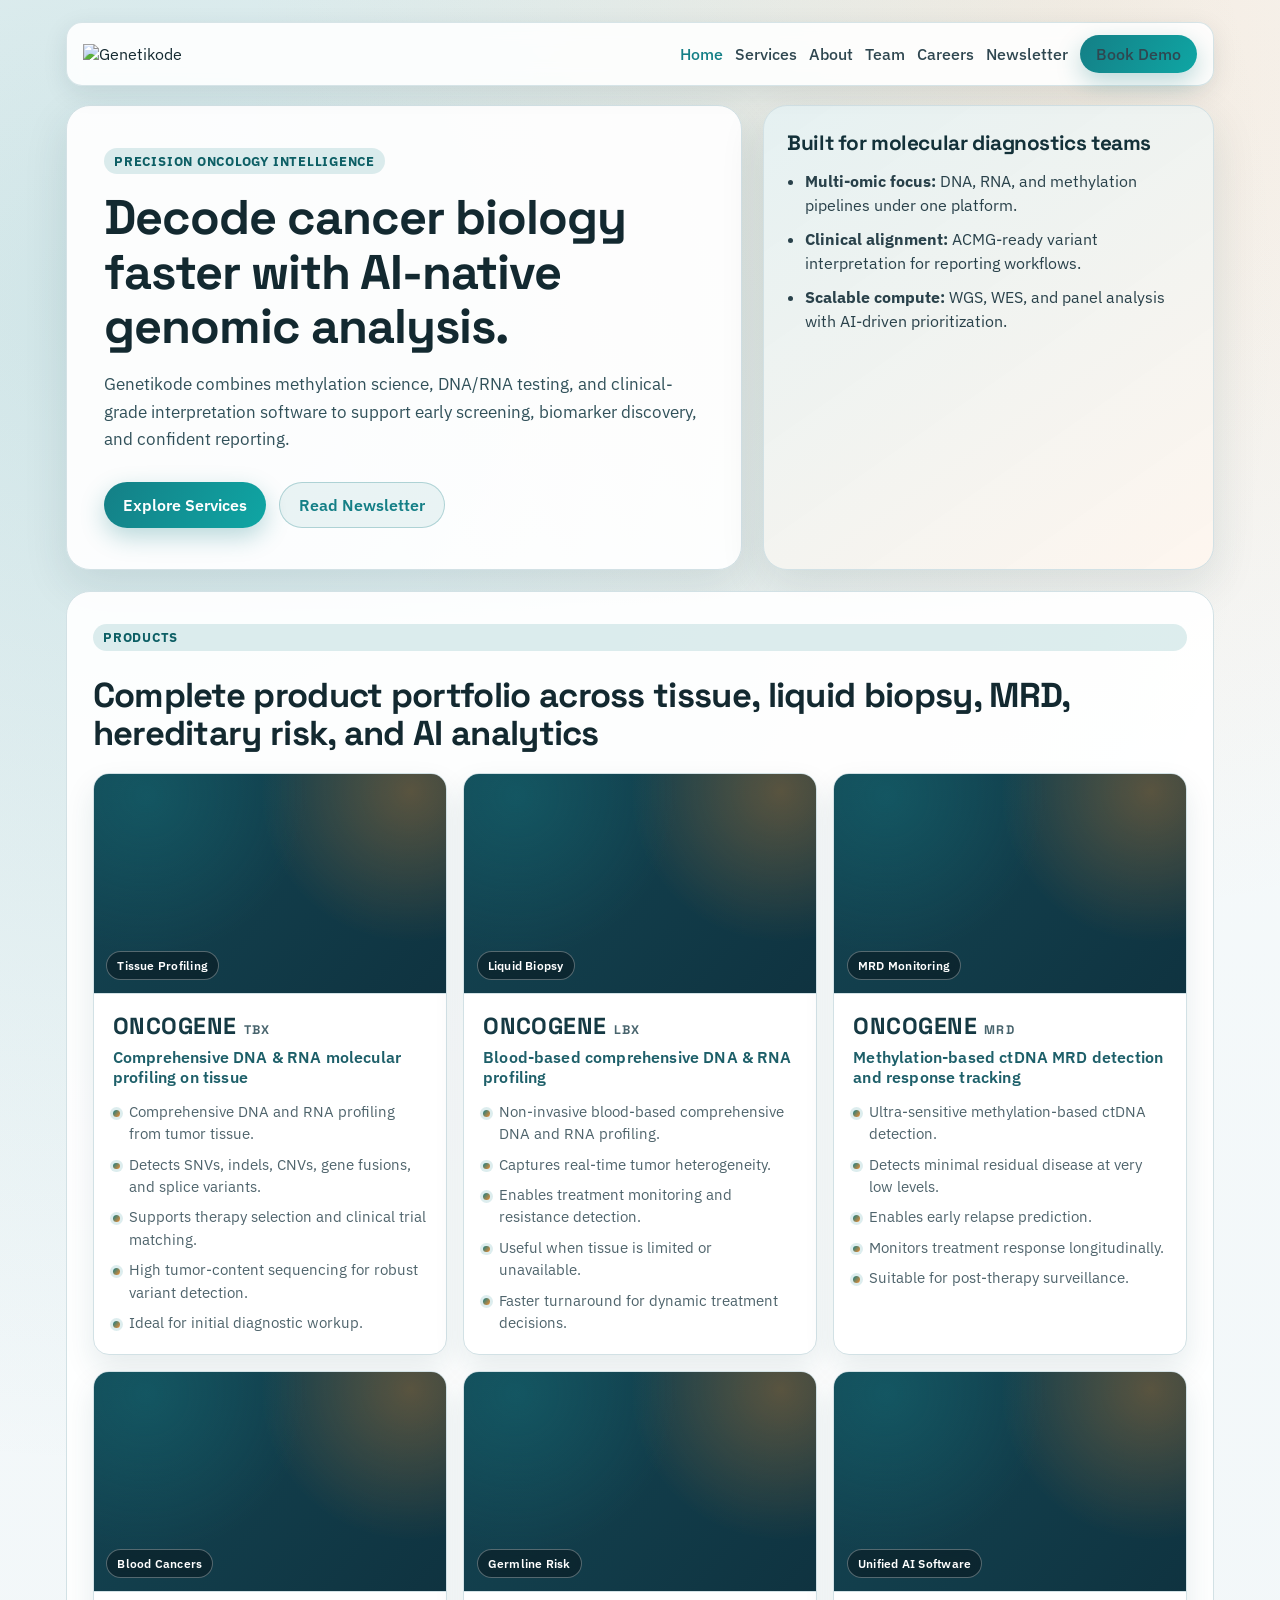
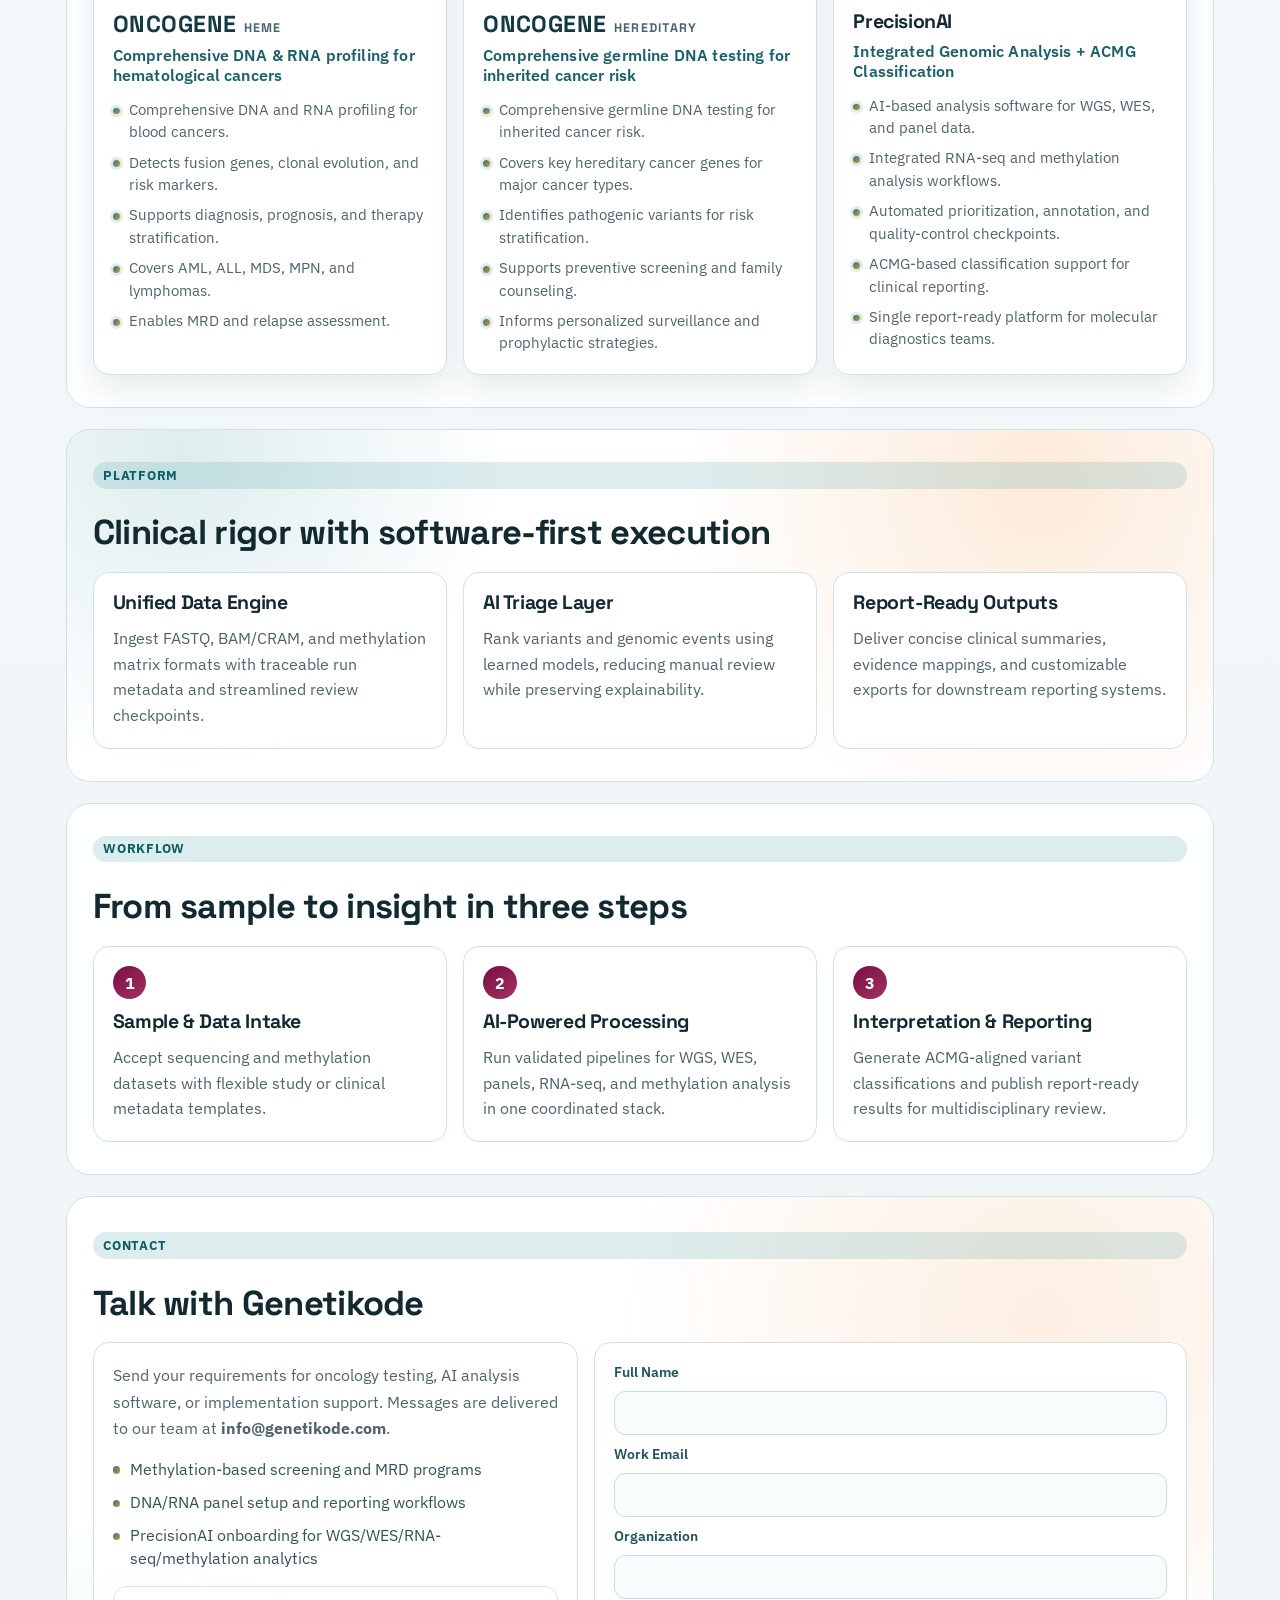
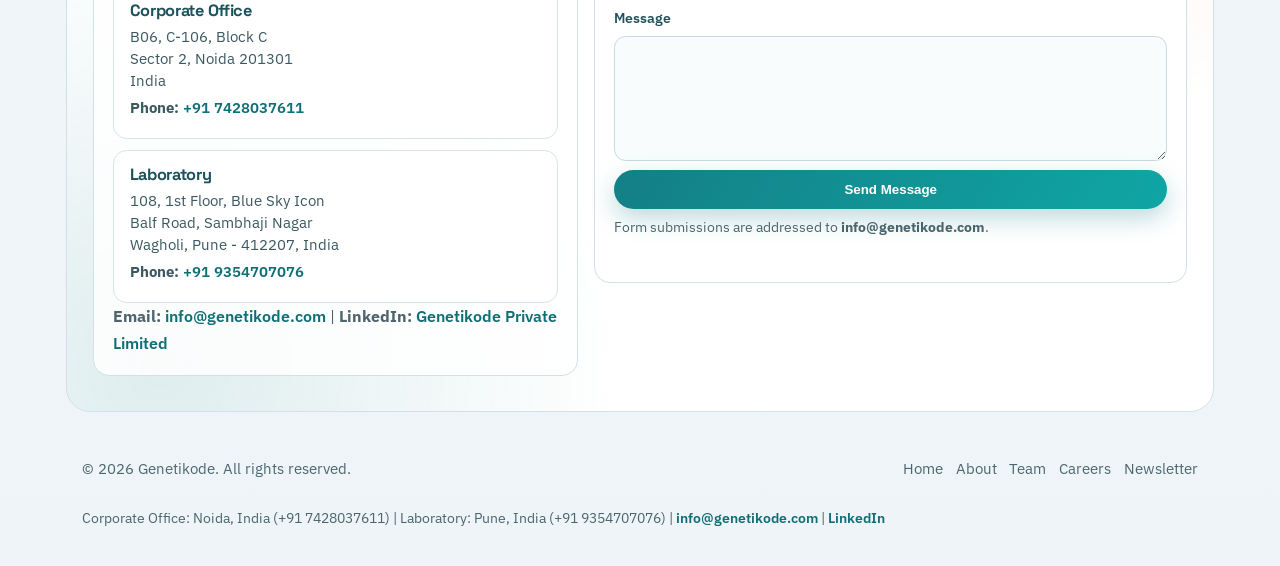
==== index.html @ 656507ae "Add files via upload" ====
<!doctype html>
<html lang="en">
<head>
  <meta charset="utf-8">
  <meta name="viewport" content="width=device-width, initial-scale=1">
  <title>Genetikode | Precision Genomics for Cancer Care</title>
  <meta name="description" content="Genetikode delivers methylation-based cancer screening, DNA/RNA cancer panels, and AI-powered genomic analysis for clinical and translational teams.">
  <link rel="preconnect" href="https://fonts.googleapis.com">
  <link rel="preconnect" href="https://fonts.gstatic.com" crossorigin>
  <link href="https://fonts.googleapis.com/css2?family=IBM+Plex+Sans:wght@400;500;600;700&family=Space+Grotesk:wght@500;600;700&display=swap" rel="stylesheet">
  <link rel="stylesheet" href="styles.css">
</head>
<body>
  <div class="site-shell">
    <header class="site-header">
      <a href="index.html" class="brand" aria-label="Genetikode home">
        <img src="assets/genetikode-logo.png" alt="Genetikode" class="brand-logo">
        <span class="brand-fallback">genetikode</span>
      </a>
      <button class="menu-toggle" aria-expanded="false" aria-controls="primary-nav">Menu</button>
      <nav id="primary-nav" class="nav-links">
        <a href="index.html" aria-current="page">Home</a>
        <a href="#services">Services</a>
        <a href="about.html">About</a>
        <a href="team.html">Team</a>
        <a href="careers.html">Careers</a>
        <a href="newsletter.html">Newsletter</a>
        <a href="#contact" class="button button-sm">Book Demo</a>
      </nav>
    </header>

    <main>
      <section class="hero">
        <div class="hero-copy">
          <p class="eyebrow">Precision Oncology Intelligence</p>
          <h1>Decode cancer biology faster with AI-native genomic analysis.</h1>
          <p class="lede">
            Genetikode combines methylation science, DNA/RNA testing, and clinical-grade interpretation software
            to support early screening, biomarker discovery, and confident reporting.
          </p>
          <div class="hero-actions">
            <a class="button" href="#services">Explore Services</a>
            <a class="button button-ghost" href="newsletter.html">Read Newsletter</a>
          </div>
        </div>
        <aside class="hero-panel">
          <h2>Built for molecular diagnostics teams</h2>
          <ul>
            <li><strong>Multi-omic focus:</strong> DNA, RNA, and methylation pipelines under one platform.</li>
            <li><strong>Clinical alignment:</strong> ACMG-ready variant interpretation for reporting workflows.</li>
            <li><strong>Scalable compute:</strong> WGS, WES, and panel analysis with AI-driven prioritization.</li>
          </ul>
        </aside>
      </section>

      <section id="services" class="section reveal">
        <div class="section-head">
          <p class="eyebrow">Products</p>
          <h2>Complete product portfolio across tissue, liquid biopsy, MRD, hereditary risk, and AI analytics</h2>
        </div>
        <div class="products-grid">
          <article class="product-card">
            <figure class="product-media-wrap">
              <img src="assets/thumb-oncogene-tbx.svg" alt="OncoGene TBX thumbnail" class="product-media" loading="lazy">
              <span class="media-badge">Tissue Profiling</span>
            </figure>
            <div class="product-copy">
              <h3 class="product-title"><span class="product-brand">ONCOGENE</span> <span class="product-variant">TBX</span></h3>
              <p class="product-subtitle">Comprehensive DNA &amp; RNA molecular profiling on tissue</p>
              <ul class="product-details">
                <li>Comprehensive DNA and RNA profiling from tumor tissue.</li>
                <li>Detects SNVs, indels, CNVs, gene fusions, and splice variants.</li>
                <li>Supports therapy selection and clinical trial matching.</li>
                <li>High tumor-content sequencing for robust variant detection.</li>
                <li>Ideal for initial diagnostic workup.</li>
              </ul>
            </div>
          </article>
          <article class="product-card">
            <figure class="product-media-wrap">
              <img src="assets/thumb-oncogene-lbx.svg" alt="OncoGene LBX thumbnail" class="product-media" loading="lazy">
              <span class="media-badge">Liquid Biopsy</span>
            </figure>
            <div class="product-copy">
              <h3 class="product-title"><span class="product-brand">ONCOGENE</span> <span class="product-variant">LBX</span></h3>
              <p class="product-subtitle">Blood-based comprehensive DNA &amp; RNA profiling</p>
              <ul class="product-details">
                <li>Non-invasive blood-based comprehensive DNA and RNA profiling.</li>
                <li>Captures real-time tumor heterogeneity.</li>
                <li>Enables treatment monitoring and resistance detection.</li>
                <li>Useful when tissue is limited or unavailable.</li>
                <li>Faster turnaround for dynamic treatment decisions.</li>
              </ul>
            </div>
          </article>
          <article class="product-card">
            <figure class="product-media-wrap">
              <img src="assets/thumb-oncogene-mrd.svg" alt="OncoGene MRD thumbnail" class="product-media" loading="lazy">
              <span class="media-badge">MRD Monitoring</span>
            </figure>
            <div class="product-copy">
              <h3 class="product-title"><span class="product-brand">ONCOGENE</span> <span class="product-variant">MRD</span></h3>
              <p class="product-subtitle">Methylation-based ctDNA MRD detection and response tracking</p>
              <ul class="product-details">
                <li>Ultra-sensitive methylation-based ctDNA detection.</li>
                <li>Detects minimal residual disease at very low levels.</li>
                <li>Enables early relapse prediction.</li>
                <li>Monitors treatment response longitudinally.</li>
                <li>Suitable for post-therapy surveillance.</li>
              </ul>
            </div>
          </article>
          <article class="product-card">
            <figure class="product-media-wrap">
              <img src="assets/thumb-oncogene-heme.svg" alt="OncoGene Heme thumbnail" class="product-media" loading="lazy">
              <span class="media-badge">Blood Cancers</span>
            </figure>
            <div class="product-copy">
              <h3 class="product-title"><span class="product-brand">ONCOGENE</span> <span class="product-variant">HEME</span></h3>
              <p class="product-subtitle">Comprehensive DNA &amp; RNA profiling for hematological cancers</p>
              <ul class="product-details">
                <li>Comprehensive DNA and RNA profiling for blood cancers.</li>
                <li>Detects fusion genes, clonal evolution, and risk markers.</li>
                <li>Supports diagnosis, prognosis, and therapy stratification.</li>
                <li>Covers AML, ALL, MDS, MPN, and lymphomas.</li>
                <li>Enables MRD and relapse assessment.</li>
              </ul>
            </div>
          </article>
          <article class="product-card">
            <figure class="product-media-wrap">
              <img src="assets/thumb-oncogene-hereditary.svg" alt="OncoGene Hereditary thumbnail" class="product-media" loading="lazy">
              <span class="media-badge">Germline Risk</span>
            </figure>
            <div class="product-copy">
              <h3 class="product-title"><span class="product-brand">ONCOGENE</span> <span class="product-variant">HEREDITARY</span></h3>
              <p class="product-subtitle">Comprehensive germline DNA testing for inherited cancer risk</p>
              <ul class="product-details">
                <li>Comprehensive germline DNA testing for inherited cancer risk.</li>
                <li>Covers key hereditary cancer genes for major cancer types.</li>
                <li>Identifies pathogenic variants for risk stratification.</li>
                <li>Supports preventive screening and family counseling.</li>
                <li>Informs personalized surveillance and prophylactic strategies.</li>
              </ul>
            </div>
          </article>
          <article class="product-card">
            <figure class="product-media-wrap">
              <img src="assets/precisionai.svg" alt="PrecisionAI unified analysis platform visual" class="product-media" loading="lazy">
              <span class="media-badge">Unified AI Software</span>
            </figure>
            <div class="product-copy">
              <h3>PrecisionAI</h3>
              <p class="product-subtitle">Integrated Genomic Analysis + ACMG Classification</p>
              <ul class="product-details">
                <li>AI-based analysis software for WGS, WES, and panel data.</li>
                <li>Integrated RNA-seq and methylation analysis workflows.</li>
                <li>Automated prioritization, annotation, and quality-control checkpoints.</li>
                <li>ACMG-based classification support for clinical reporting.</li>
                <li>Single report-ready platform for molecular diagnostics teams.</li>
              </ul>
            </div>
          </article>
        </div>
      </section>

      <section id="platform" class="section section-accent reveal">
        <div class="section-head">
          <p class="eyebrow">Platform</p>
          <h2>Clinical rigor with software-first execution</h2>
        </div>
        <div class="platform-columns">
          <div class="platform-card">
            <h3>Unified Data Engine</h3>
            <p>Ingest FASTQ, BAM/CRAM, and methylation matrix formats with traceable run metadata and streamlined review checkpoints.</p>
          </div>
          <div class="platform-card">
            <h3>AI Triage Layer</h3>
            <p>Rank variants and genomic events using learned models, reducing manual review while preserving explainability.</p>
          </div>
          <div class="platform-card">
            <h3>Report-Ready Outputs</h3>
            <p>Deliver concise clinical summaries, evidence mappings, and customizable exports for downstream reporting systems.</p>
          </div>
        </div>
      </section>

      <section id="workflow" class="section reveal">
        <div class="section-head">
          <p class="eyebrow">Workflow</p>
          <h2>From sample to insight in three steps</h2>
        </div>
        <div class="workflow-grid">
          <article class="workflow-step">
            <span>1</span>
            <h3>Sample &amp; Data Intake</h3>
            <p>Accept sequencing and methylation datasets with flexible study or clinical metadata templates.</p>
          </article>
          <article class="workflow-step">
            <span>2</span>
            <h3>AI-Powered Processing</h3>
            <p>Run validated pipelines for WGS, WES, panels, RNA-seq, and methylation analysis in one coordinated stack.</p>
          </article>
          <article class="workflow-step">
            <span>3</span>
            <h3>Interpretation &amp; Reporting</h3>
            <p>Generate ACMG-aligned variant classifications and publish report-ready results for multidisciplinary review.</p>
          </article>
        </div>
      </section>

      <section id="contact" class="section contact-section reveal">
        <div class="section-head">
          <p class="eyebrow">Contact</p>
          <h2>Talk with Genetikode</h2>
        </div>
        <div class="contact-layout">
          <div class="contact-copy">
            <p>
              Send your requirements for oncology testing, AI analysis software, or implementation support.
              Messages are delivered to our team at <strong>info@genetikode.com</strong>.
            </p>
            <ul class="contact-points">
              <li>Methylation-based screening and MRD programs</li>
              <li>DNA/RNA panel setup and reporting workflows</li>
              <li>PrecisionAI onboarding for WGS/WES/RNA-seq/methylation analytics</li>
            </ul>
            <div class="address-grid">
              <article class="address-card">
                <h3>Corporate Office</h3>
                <p>B06, C-106, Block C<br>Sector 2, Noida 201301<br>India</p>
                <p><strong>Phone:</strong> <a href="tel:+917428037611">+91 7428037611</a></p>
              </article>
              <article class="address-card">
                <h3>Laboratory</h3>
                <p>108, 1st Floor, Blue Sky Icon<br>Balf Road, Sambhaji Nagar<br>Wagholi, Pune - 412207, India</p>
                <p><strong>Phone:</strong> <a href="tel:+919354707076">+91 9354707076</a></p>
              </article>
            </div>
            <p class="contact-email-line">
              <strong>Email:</strong> <a href="mailto:info@genetikode.com">info@genetikode.com</a>
              | <strong>LinkedIn:</strong> <a href="https://www.linkedin.com/company/genetikode-private-limited/?viewAsMember=true" target="_blank" rel="noopener noreferrer">Genetikode Private Limited</a>
            </p>
          </div>
          <form id="contact-form" class="contact-form" action="mailto:info@genetikode.com" method="post" enctype="text/plain">
            <label for="contact-name">Full Name</label>
            <input id="contact-name" name="name" type="text" autocomplete="name" required>

            <label for="contact-email">Work Email</label>
            <input id="contact-email" name="email" type="email" autocomplete="email" required>

            <label for="contact-organization">Organization</label>
            <input id="contact-organization" name="organization" type="text" autocomplete="organization">

            <label for="contact-message">Message</label>
            <textarea id="contact-message" name="message" rows="5" required></textarea>

            <button class="button" type="submit">Send Message</button>
            <p class="form-note">Form submissions are addressed to <strong>info@genetikode.com</strong>.</p>
            <p class="form-status" aria-live="polite"></p>
          </form>
        </div>
      </section>
    </main>

    <footer class="site-footer">
      <p>© <span id="year"></span> Genetikode. All rights reserved.</p>
      <div class="footer-links">
        <a href="index.html">Home</a>
        <a href="about.html">About</a>
        <a href="team.html">Team</a>
        <a href="careers.html">Careers</a>
        <a href="newsletter.html">Newsletter</a>
      </div>
      <p class="footer-contact-line">Corporate Office: Noida, India (+91 7428037611) | Laboratory: Pune, India (+91 9354707076) | <a href="mailto:info@genetikode.com">info@genetikode.com</a> | <a href="https://www.linkedin.com/company/genetikode-private-limited/?viewAsMember=true" target="_blank" rel="noopener noreferrer">LinkedIn</a></p>
    </footer>
  </div>
  <script src="script.js"></script>
</body>
</html>
---- styles.css ----
:root {
  --bg: #f3f7f8;
  --surface: #ffffff;
  --surface-alt: #e9f3f5;
  --ink: #132930;
  --muted: #4f646c;
  --line: #d2e1e5;
  --teal: #147f86;
  --orange: #f08a2f;
  --berry: #7a0f42;
  --radius-lg: 1.5rem;
  --radius-md: 1rem;
  --shadow: 0 15px 45px rgba(21, 57, 68, 0.11);
}

*,
*::before,
*::after {
  box-sizing: border-box;
}

html,
body {
  margin: 0;
  padding: 0;
}

body {
  font-family: "IBM Plex Sans", -apple-system, BlinkMacSystemFont, "Segoe UI", sans-serif;
  color: var(--ink);
  background:
    radial-gradient(circle at 9% 8%, rgba(20, 127, 134, 0.17), transparent 32%),
    radial-gradient(circle at 85% 2%, rgba(240, 138, 47, 0.12), transparent 22%),
    linear-gradient(180deg, #f6fafb 0%, #eef4f7 100%);
  min-height: 100vh;
}

a {
  color: inherit;
  text-decoration: none;
}

.site-shell {
  max-width: 1180px;
  margin: 0 auto;
  padding: 1.4rem 1rem 2.2rem;
}

.site-header {
  position: sticky;
  top: 0.8rem;
  z-index: 20;
  display: flex;
  align-items: center;
  justify-content: space-between;
  gap: 1rem;
  padding: 0.75rem 1rem;
  border: 1px solid rgba(210, 225, 229, 0.9);
  border-radius: 1rem;
  background: rgba(255, 255, 255, 0.88);
  box-shadow: 0 7px 24px rgba(20, 52, 61, 0.1);
  backdrop-filter: blur(10px);
}

.brand {
  display: inline-flex;
  align-items: center;
  gap: 0.5rem;
}

.brand-logo {
  width: min(220px, 45vw);
  height: auto;
}

.brand-fallback {
  display: none;
  font-family: "Space Grotesk", sans-serif;
  font-size: 1.4rem;
  font-weight: 700;
  letter-spacing: 0.02em;
  color: var(--berry);
}

.brand-logo[src=""],
.brand-logo:not([src]) {
  display: none;
}

.menu-toggle {
  display: none;
  border: 1px solid var(--line);
  border-radius: 999px;
  padding: 0.45rem 0.9rem;
  font: inherit;
  color: var(--ink);
  background: #ffffff;
  cursor: pointer;
}

.nav-links {
  display: flex;
  align-items: center;
  gap: 0.75rem;
}

.nav-links a {
  font-weight: 500;
  color: #2f4750;
}

.nav-links a[aria-current="page"] {
  color: var(--teal);
}

.button {
  display: inline-flex;
  align-items: center;
  justify-content: center;
  border: 0;
  border-radius: 999px;
  padding: 0.75rem 1.2rem;
  font-weight: 600;
  color: #ffffff;
  background: linear-gradient(120deg, var(--teal), #0fa6a4);
  box-shadow: 0 9px 25px rgba(20, 127, 134, 0.29);
  transition: transform 0.18s ease, box-shadow 0.18s ease;
}

.button:hover {
  transform: translateY(-2px);
  box-shadow: 0 13px 28px rgba(20, 127, 134, 0.34);
}

.button-sm {
  padding: 0.55rem 1rem;
}

.button-ghost {
  color: var(--teal);
  border: 1px solid rgba(20, 127, 134, 0.28);
  background: rgba(20, 127, 134, 0.08);
  box-shadow: none;
}

.hero {
  display: grid;
  grid-template-columns: 1.2fr 0.8fr;
  gap: 1.3rem;
  margin-top: 1.2rem;
}

.hero-copy,
.hero-panel,
.featured-post {
  border: 1px solid var(--line);
  border-radius: var(--radius-lg);
  background: rgba(255, 255, 255, 0.93);
  box-shadow: var(--shadow);
}

.hero-copy {
  padding: 2.6rem 2.3rem;
}

.hero-copy > * {
  animation: slideUp 0.55s ease both;
}

.hero-copy > *:nth-child(2) {
  animation-delay: 0.08s;
}

.hero-copy > *:nth-child(3) {
  animation-delay: 0.16s;
}

.hero-copy > *:nth-child(4) {
  animation-delay: 0.24s;
}

.eyebrow {
  display: inline-flex;
  align-items: center;
  gap: 0.35rem;
  margin: 0 0 1rem;
  padding: 0.3rem 0.65rem;
  border-radius: 999px;
  color: #0d5f65;
  font-size: 0.8rem;
  font-weight: 700;
  letter-spacing: 0.06em;
  text-transform: uppercase;
  background: rgba(20, 127, 134, 0.14);
}

h1,
h2,
h3 {
  margin: 0;
  font-family: "Space Grotesk", sans-serif;
  letter-spacing: -0.02em;
  line-height: 1.12;
}

h1 {
  font-size: clamp(2rem, 3.8vw, 3.35rem);
}

h2 {
  font-size: clamp(1.45rem, 2.7vw, 2.2rem);
}

h3 {
  font-size: 1.22rem;
}

.lede {
  margin: 1.1rem 0 1.8rem;
  max-width: 62ch;
  color: #31515a;
  font-size: 1.05rem;
  line-height: 1.62;
}

.hero-actions {
  display: flex;
  flex-wrap: wrap;
  gap: 0.8rem;
}

.hero-panel {
  padding: 1.6rem 1.45rem;
  color: #133139;
  background:
    linear-gradient(145deg, rgba(20, 127, 134, 0.11), rgba(240, 138, 47, 0.08)),
    #ffffff;
}

.hero-panel h2 {
  margin-bottom: 0.85rem;
  font-size: 1.3rem;
}

.hero-panel ul {
  margin: 0;
  padding: 0 0 0 1.1rem;
}

.hero-panel li {
  margin-bottom: 0.65rem;
  color: #29414a;
  line-height: 1.5;
}

.section {
  margin-top: 1.3rem;
  padding: 2rem 1.6rem;
  border-radius: var(--radius-lg);
  border: 1px solid var(--line);
  background: rgba(255, 255, 255, 0.92);
}

.section-accent {
  background:
    radial-gradient(circle at 85% 15%, rgba(240, 138, 47, 0.18), transparent 35%),
    radial-gradient(circle at 10% 5%, rgba(20, 127, 134, 0.14), transparent 30%),
    #ffffff;
}

.section-head {
  display: grid;
  gap: 0.55rem;
  margin-bottom: 1.25rem;
}

.products-grid,
.platform-columns,
.workflow-grid,
.blog-grid {
  display: grid;
  gap: 1rem;
}

.products-grid {
  grid-template-columns: repeat(3, minmax(0, 1fr));
}

.platform-columns {
  grid-template-columns: repeat(3, minmax(0, 1fr));
}

.workflow-grid {
  grid-template-columns: repeat(3, minmax(0, 1fr));
}

.product-card,
.platform-card,
.workflow-step,
.blog-card {
  border: 1px solid var(--line);
  border-radius: var(--radius-md);
  background: #ffffff;
}

.product-card {
  overflow: hidden;
  box-shadow: 0 14px 30px rgba(20, 65, 74, 0.1);
}

.product-media-wrap {
  position: relative;
  margin: 0;
  aspect-ratio: 16 / 10;
  border-bottom: 1px solid var(--line);
  background:
    radial-gradient(circle at 15% 10%, rgba(20, 127, 134, 0.32), transparent 45%),
    radial-gradient(circle at 90% 8%, rgba(240, 138, 47, 0.32), transparent 40%),
    linear-gradient(130deg, #144553 0%, #0f3340 100%);
}

.product-media {
  width: 100%;
  height: 100%;
  padding: 0.35rem;
  object-fit: contain;
  object-position: center;
  display: block;
  background: linear-gradient(130deg, #154555 0%, #0f3340 100%);
  filter: saturate(1.02) contrast(1.03);
}

.product-media.is-hidden {
  display: none;
}

.product-media-fallback {
  display: none;
  position: absolute;
  inset: 0;
  align-items: center;
  justify-content: center;
  padding: 0.8rem;
  text-align: center;
  color: rgba(255, 255, 255, 0.9);
  font-family: "Space Grotesk", sans-serif;
  font-weight: 600;
  letter-spacing: 0.02em;
}

.product-media-fallback code {
  color: #f6f8f8;
  background: rgba(255, 255, 255, 0.18);
  border-radius: 0.35rem;
  padding: 0.1rem 0.3rem;
}

.product-media-fallback.show {
  display: flex;
}

.media-badge {
  position: absolute;
  left: 0.8rem;
  bottom: 0.8rem;
  display: inline-flex;
  padding: 0.38rem 0.62rem;
  border: 1px solid rgba(255, 255, 255, 0.3);
  border-radius: 999px;
  color: #ffffff;
  background: rgba(10, 25, 32, 0.58);
  backdrop-filter: blur(4px);
  font-size: 0.75rem;
  font-weight: 600;
  letter-spacing: 0.02em;
}

.product-copy,
.platform-card,
.workflow-step,
.blog-card {
  padding: 1.2rem;
}

.product-subtitle {
  margin: 0.5rem 0 0;
  color: #1d5f69;
  font-weight: 600;
  letter-spacing: 0.01em;
}

.product-title {
  display: flex;
  align-items: baseline;
  gap: 0.45rem;
  text-transform: uppercase;
}

.product-brand {
  font-size: 1.45rem;
  letter-spacing: 0.02em;
  color: #153943;
}

.product-variant {
  font-size: 0.78rem;
  font-weight: 700;
  letter-spacing: 0.1em;
  color: #48646d;
}

.product-details {
  list-style: none;
  margin: 0.85rem 0 0;
  padding: 0;
  display: grid;
  gap: 0.48rem;
}

.product-details li {
  position: relative;
  padding-left: 1rem;
  color: var(--muted);
  font-size: 0.94rem;
  line-height: 1.5;
}

.product-details li::before {
  content: "";
  position: absolute;
  left: 0;
  top: 0.56rem;
  width: 0.42rem;
  height: 0.42rem;
  border-radius: 999px;
  background: linear-gradient(130deg, var(--teal), var(--orange));
  box-shadow: 0 0 0 3px rgba(20, 127, 134, 0.14);
}

.product-card p:not(.product-subtitle),
.platform-card p,
.workflow-step p,
.blog-card p {
  margin: 0.75rem 0 0;
  color: var(--muted);
  line-height: 1.6;
}

.workflow-step span {
  display: inline-flex;
  align-items: center;
  justify-content: center;
  width: 2.1rem;
  height: 2.1rem;
  margin-bottom: 0.75rem;
  border-radius: 999px;
  color: #ffffff;
  font-weight: 700;
  background: linear-gradient(140deg, var(--berry), #a13163);
}

.contact-section {
  padding: 2.2rem 1.6rem;
  background:
    radial-gradient(circle at 85% 15%, rgba(240, 138, 47, 0.14), transparent 35%),
    radial-gradient(circle at 8% 95%, rgba(20, 127, 134, 0.14), transparent 35%),
    #ffffff;
}

.contact-layout {
  display: grid;
  grid-template-columns: 0.9fr 1.1fr;
  gap: 1rem;
  align-items: start;
}

.contact-copy {
  padding: 1.2rem;
  border: 1px solid var(--line);
  border-radius: var(--radius-md);
  background: rgba(255, 255, 255, 0.86);
}

.contact-copy p {
  margin: 0;
  color: var(--muted);
  line-height: 1.65;
}

.contact-points {
  margin: 1rem 0 0;
  padding: 0;
  list-style: none;
  display: grid;
  gap: 0.62rem;
}

.contact-points li {
  position: relative;
  padding-left: 1.1rem;
  color: #35525b;
  line-height: 1.45;
}

.contact-points li::before {
  content: "";
  position: absolute;
  left: 0;
  top: 0.55rem;
  width: 0.45rem;
  height: 0.45rem;
  border-radius: 999px;
  background: linear-gradient(130deg, var(--teal), var(--orange));
}

.address-grid {
  margin-top: 1rem;
  display: grid;
  gap: 0.7rem;
}

.address-card {
  padding: 0.9rem 1rem;
  border: 1px solid #d6e4e8;
  border-radius: 0.85rem;
  background: #ffffff;
}

.address-card h3 {
  font-size: 1.02rem;
  margin-bottom: 0.4rem;
  color: #1c525c;
}

.address-card p {
  margin: 0.32rem 0;
  color: #3b5961;
  line-height: 1.45;
  font-size: 0.94rem;
}

.address-card a,
.contact-email-line a {
  color: #0f6f75;
  font-weight: 600;
}

.contact-email-line {
  margin: 0.8rem 0 0;
  color: #34535b;
}

.contact-form {
  padding: 1.2rem;
  border: 1px solid var(--line);
  border-radius: var(--radius-md);
  background: #ffffff;
  display: grid;
  gap: 0.58rem;
}

.contact-form label {
  font-size: 0.9rem;
  font-weight: 600;
  color: #22525b;
}

.contact-form input,
.contact-form textarea {
  width: 100%;
  border: 1px solid #c7dbe1;
  border-radius: 0.72rem;
  padding: 0.7rem 0.78rem;
  font: inherit;
  color: var(--ink);
  background: #f8fcfd;
}

.contact-form textarea {
  resize: vertical;
}

.contact-form input:focus,
.contact-form textarea:focus {
  outline: none;
  border-color: #4ca8ae;
  box-shadow: 0 0 0 3px rgba(20, 127, 134, 0.14);
}

.form-note {
  margin: 0;
  color: #4b656d;
  font-size: 0.88rem;
}

.form-status {
  margin: 0;
  color: #155f66;
  font-size: 0.88rem;
  min-height: 1.2em;
}

.site-footer {
  display: flex;
  justify-content: space-between;
  align-items: center;
  flex-wrap: wrap;
  gap: 1rem;
  margin-top: 1rem;
  padding: 0.9rem 1rem 0.2rem;
  color: #4d676f;
  font-size: 0.95rem;
}

.footer-links {
  display: flex;
  gap: 0.8rem;
}

.footer-contact-line {
  width: 100%;
  margin: 0;
  color: #4b656d;
  font-size: 0.88rem;
}

.footer-contact-line a {
  color: #0f6f75;
  font-weight: 600;
}

.blog-hero {
  grid-template-columns: 1fr;
}

.featured-post {
  padding: 2rem;
  background:
    radial-gradient(circle at 95% 0%, rgba(20, 127, 134, 0.15), transparent 32%),
    #ffffff;
}

.featured-post p {
  margin: 0.95rem 0 0;
  color: var(--muted);
  line-height: 1.6;
}

.post-meta {
  margin: 0;
  color: #586b72;
  font-size: 0.88rem;
  font-weight: 600;
  letter-spacing: 0.03em;
}

.blog-grid {
  grid-template-columns: repeat(3, minmax(0, 1fr));
}

.page-hero {
  grid-template-columns: 1fr;
}

.people-grid,
.careers-grid {
  display: grid;
  grid-template-columns: repeat(2, minmax(0, 1fr));
  gap: 1rem;
}

.person-card {
  border: 1px solid var(--line);
  border-radius: var(--radius-md);
  padding: 1.2rem;
  background: #ffffff;
}

.person-role {
  margin: 0.6rem 0 0;
  color: #1f5f69;
  font-weight: 600;
  line-height: 1.5;
}

.person-meta {
  margin: 0.5rem 0 0;
  color: #4f656d;
  line-height: 1.5;
}

.person-card p:not(.person-role):not(.person-meta) {
  margin: 0.7rem 0 0;
  color: var(--muted);
  line-height: 1.6;
}

.career-list {
  margin: 0.8rem 0 0;
  padding-left: 1.1rem;
  color: var(--muted);
}

.career-list li {
  margin-bottom: 0.55rem;
  line-height: 1.5;
}

.career-list.ordered {
  list-style: decimal;
  padding-left: 1.25rem;
}

.career-list a {
  color: #0f6f75;
  font-weight: 600;
}

.read-more {
  display: inline-flex;
  margin-top: 1rem;
  color: var(--teal);
  font-weight: 700;
}

.read-more:hover {
  color: #10676d;
}

.reveal {
  opacity: 0;
  transform: translateY(18px);
  transition: opacity 0.5s ease, transform 0.5s ease;
}

.reveal.is-visible {
  opacity: 1;
  transform: translateY(0);
}

@keyframes slideUp {
  from {
    opacity: 0;
    transform: translateY(18px);
  }
  to {
    opacity: 1;
    transform: translateY(0);
  }
}

@media (max-width: 1040px) {
  .products-grid,
  .platform-columns,
  .workflow-grid,
  .blog-grid {
    grid-template-columns: repeat(2, minmax(0, 1fr));
  }

  .hero {
    grid-template-columns: 1fr;
  }

  .people-grid,
  .careers-grid {
    grid-template-columns: 1fr;
  }

  .contact-layout {
    grid-template-columns: 1fr;
  }
}

@media (max-width: 760px) {
  .site-shell {
    padding: 0.9rem 0.7rem 1.4rem;
  }

  .site-header {
    flex-wrap: wrap;
    top: 0.45rem;
  }

  .menu-toggle {
    display: inline-flex;
  }

  .nav-links {
    display: none;
    width: 100%;
    flex-direction: column;
    align-items: stretch;
    padding-top: 0.5rem;
    border-top: 1px solid var(--line);
  }

  .nav-links.open {
    display: flex;
  }

  .hero-copy {
    padding: 2rem 1.15rem;
  }

  .section {
    padding: 1.35rem 1rem;
  }

  .products-grid,
  .platform-columns,
  .workflow-grid,
  .blog-grid {
    grid-template-columns: 1fr;
  }

  .site-footer {
    flex-direction: column;
    align-items: flex-start;
  }
}
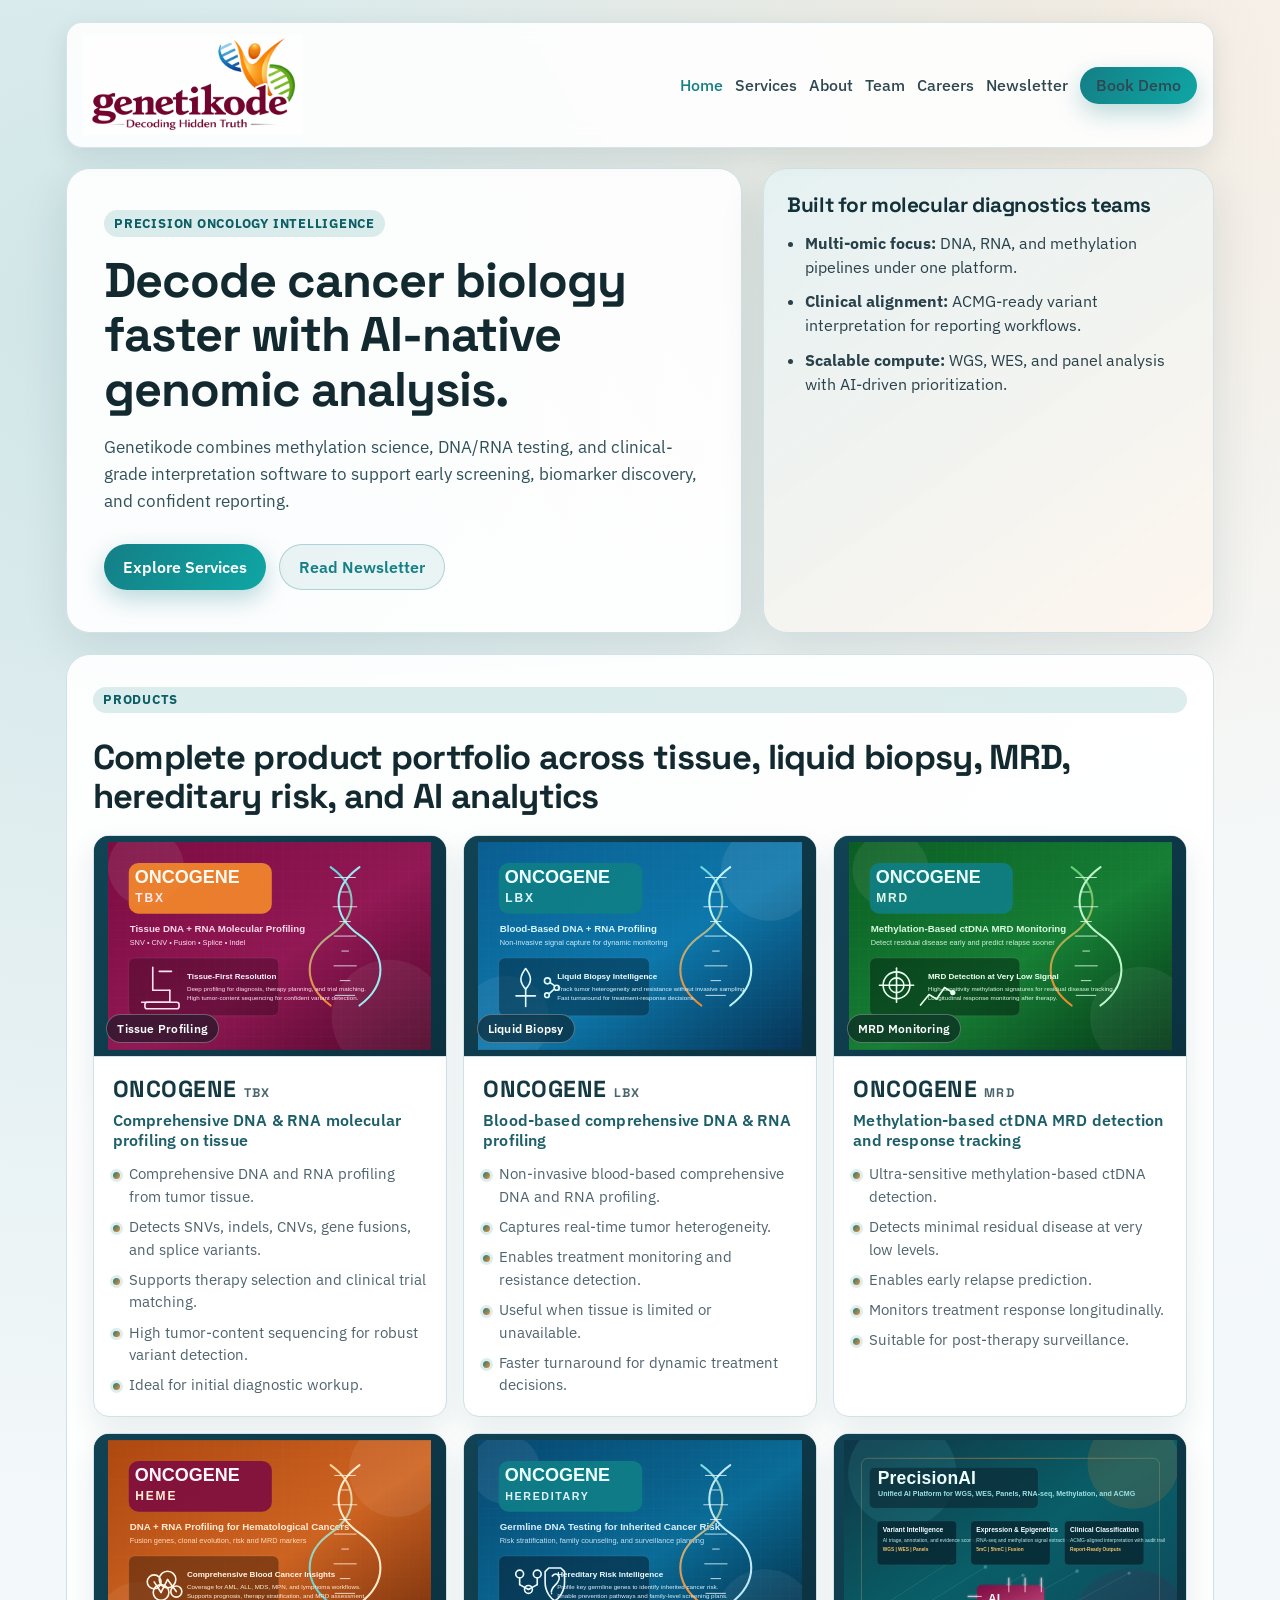
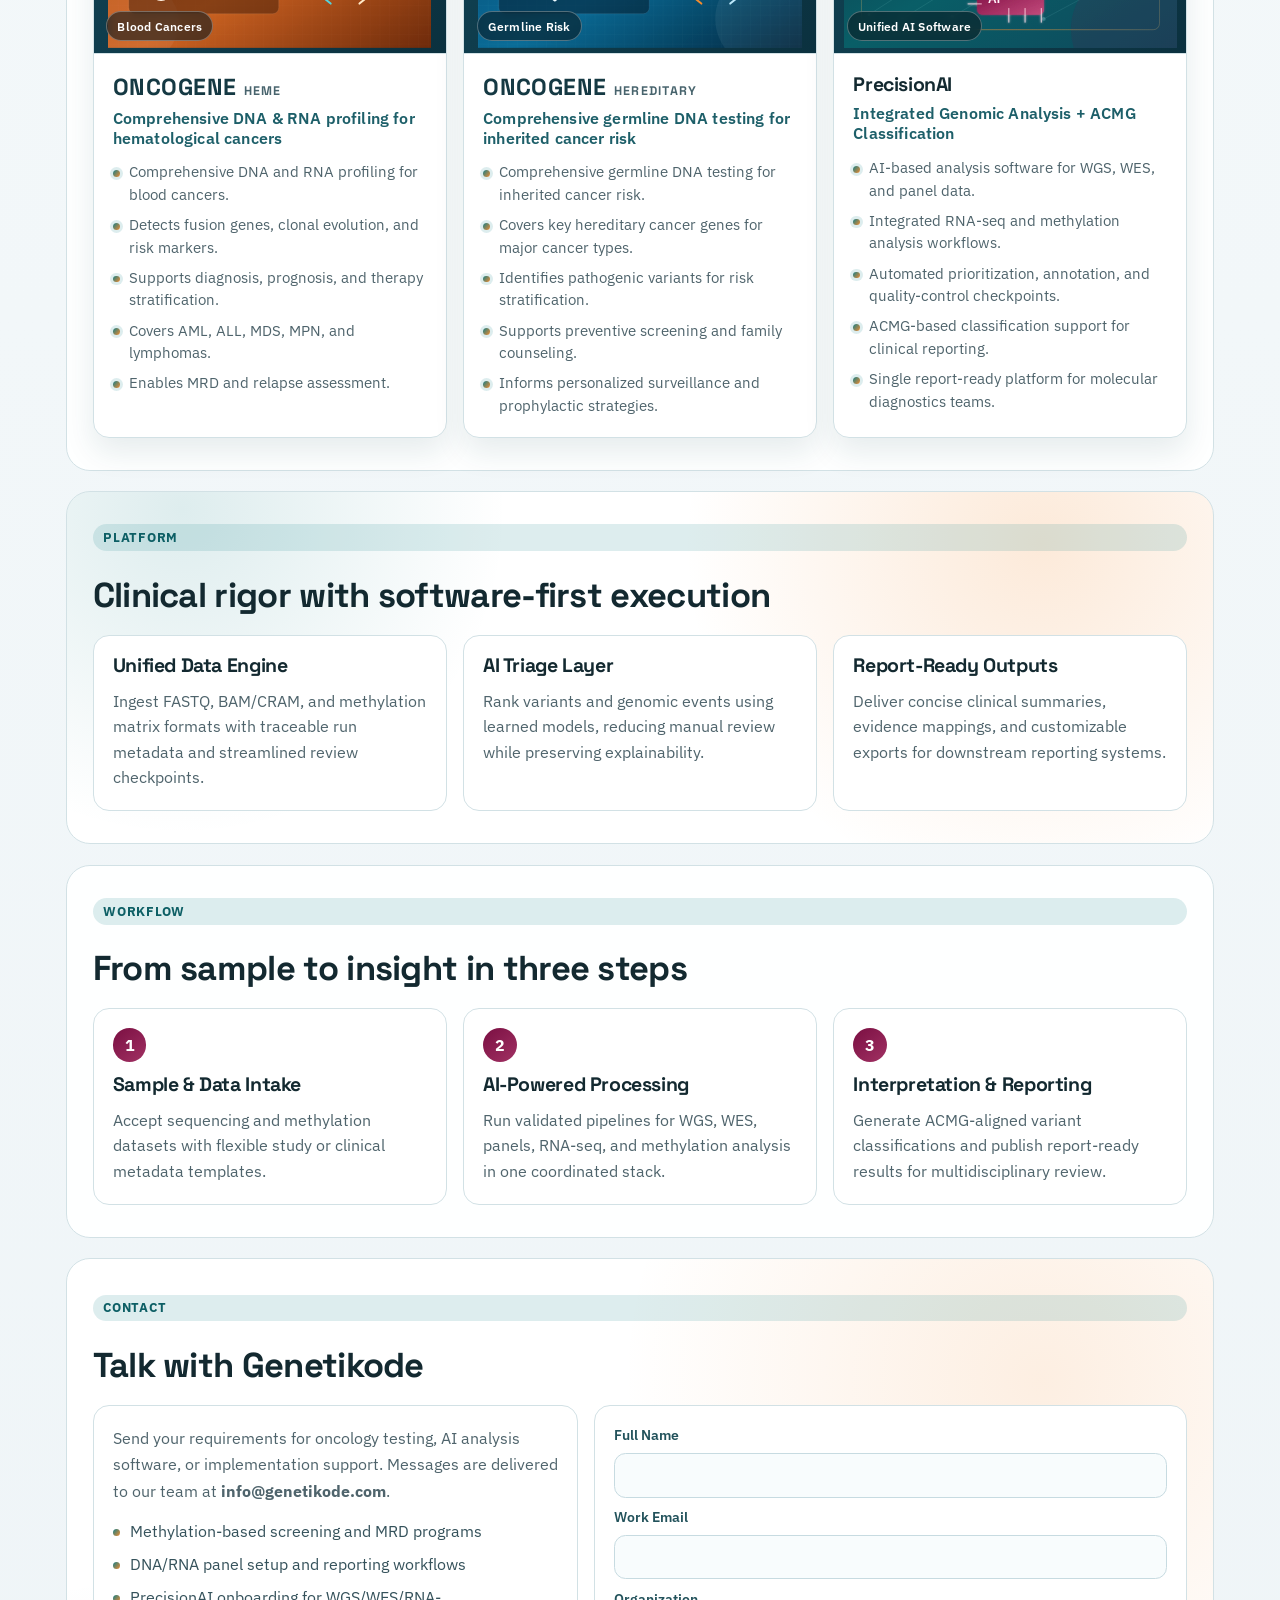
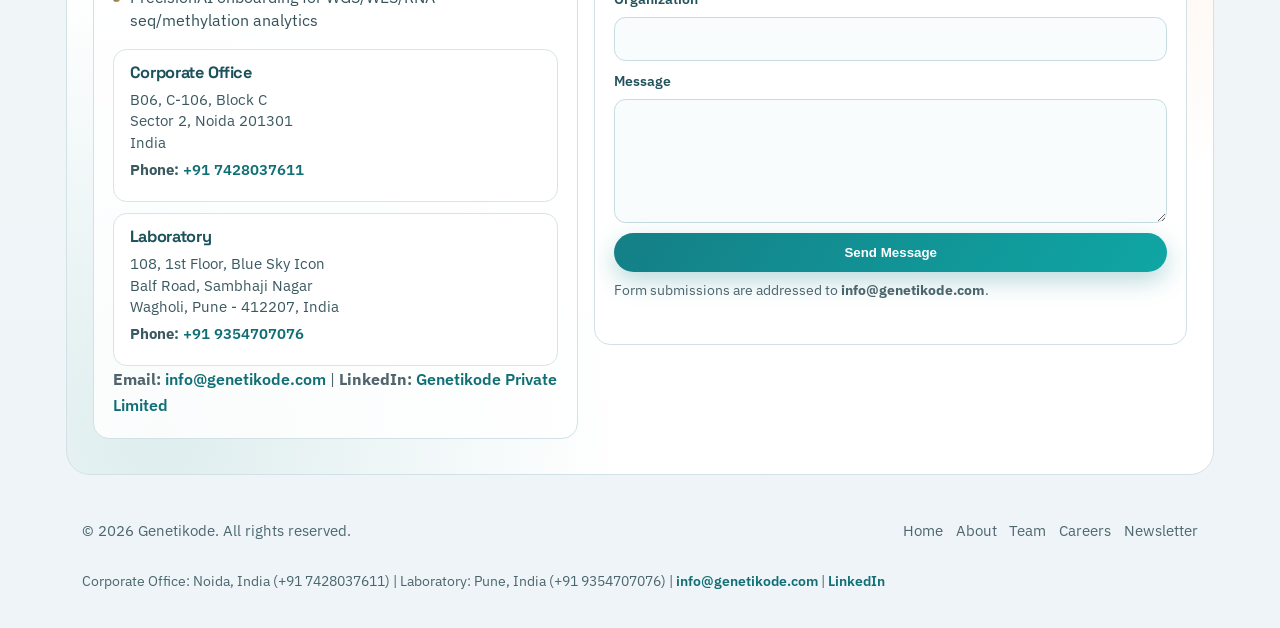
==== commit 8ada58fc: "Update phone number for corporate office" ====
--- a/index.html
+++ b/index.html
@@ -229,7 +229,7 @@
               <article class="address-card">
                 <h3>Corporate Office</h3>
                 <p>B06, C-106, Block C<br>Sector 2, Noida 201301<br>India</p>
-                <p><strong>Phone:</strong> <a href="tel:+917428037611">+91 7428037611</a></p>
+                <p><strong>Phone:</strong> <a href="tel:+919354707076">+91 7428037611</a></p>
               </article>
               <article class="address-card">
                 <h3>Laboratory</h3>
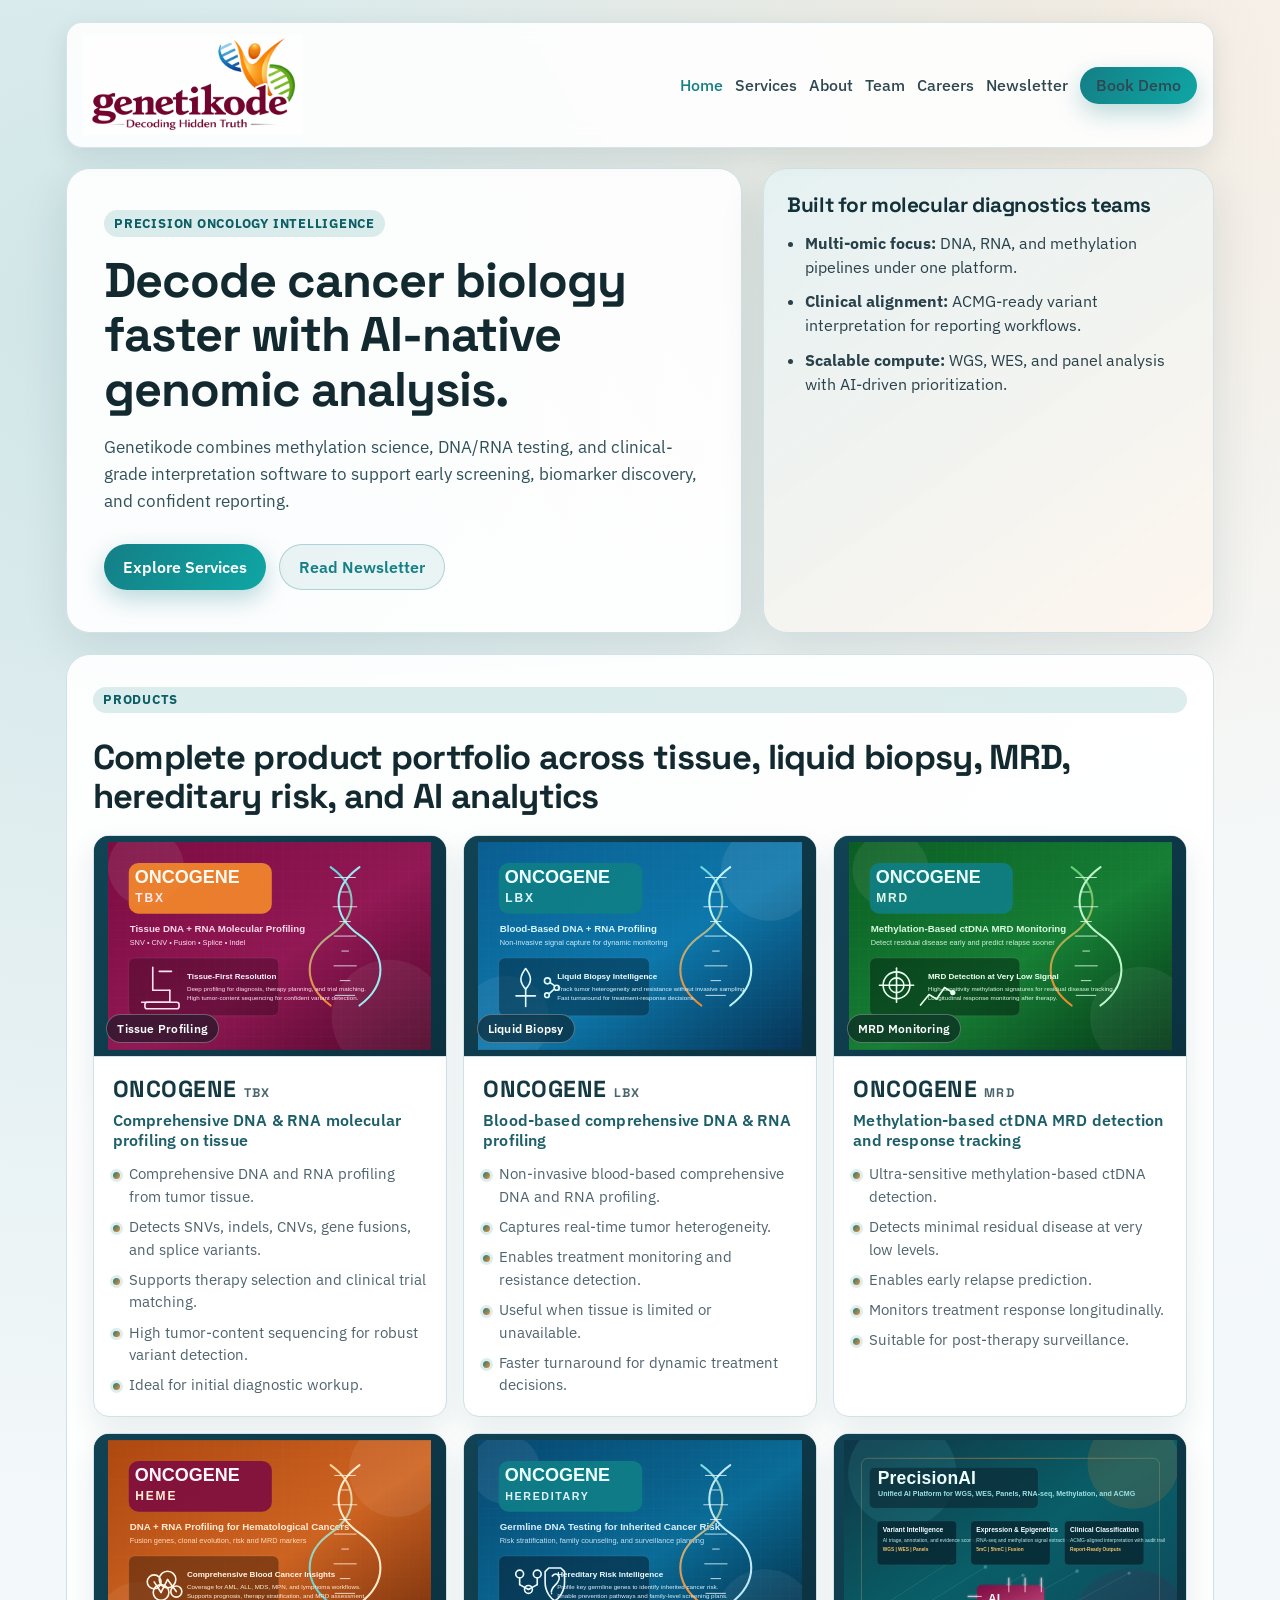
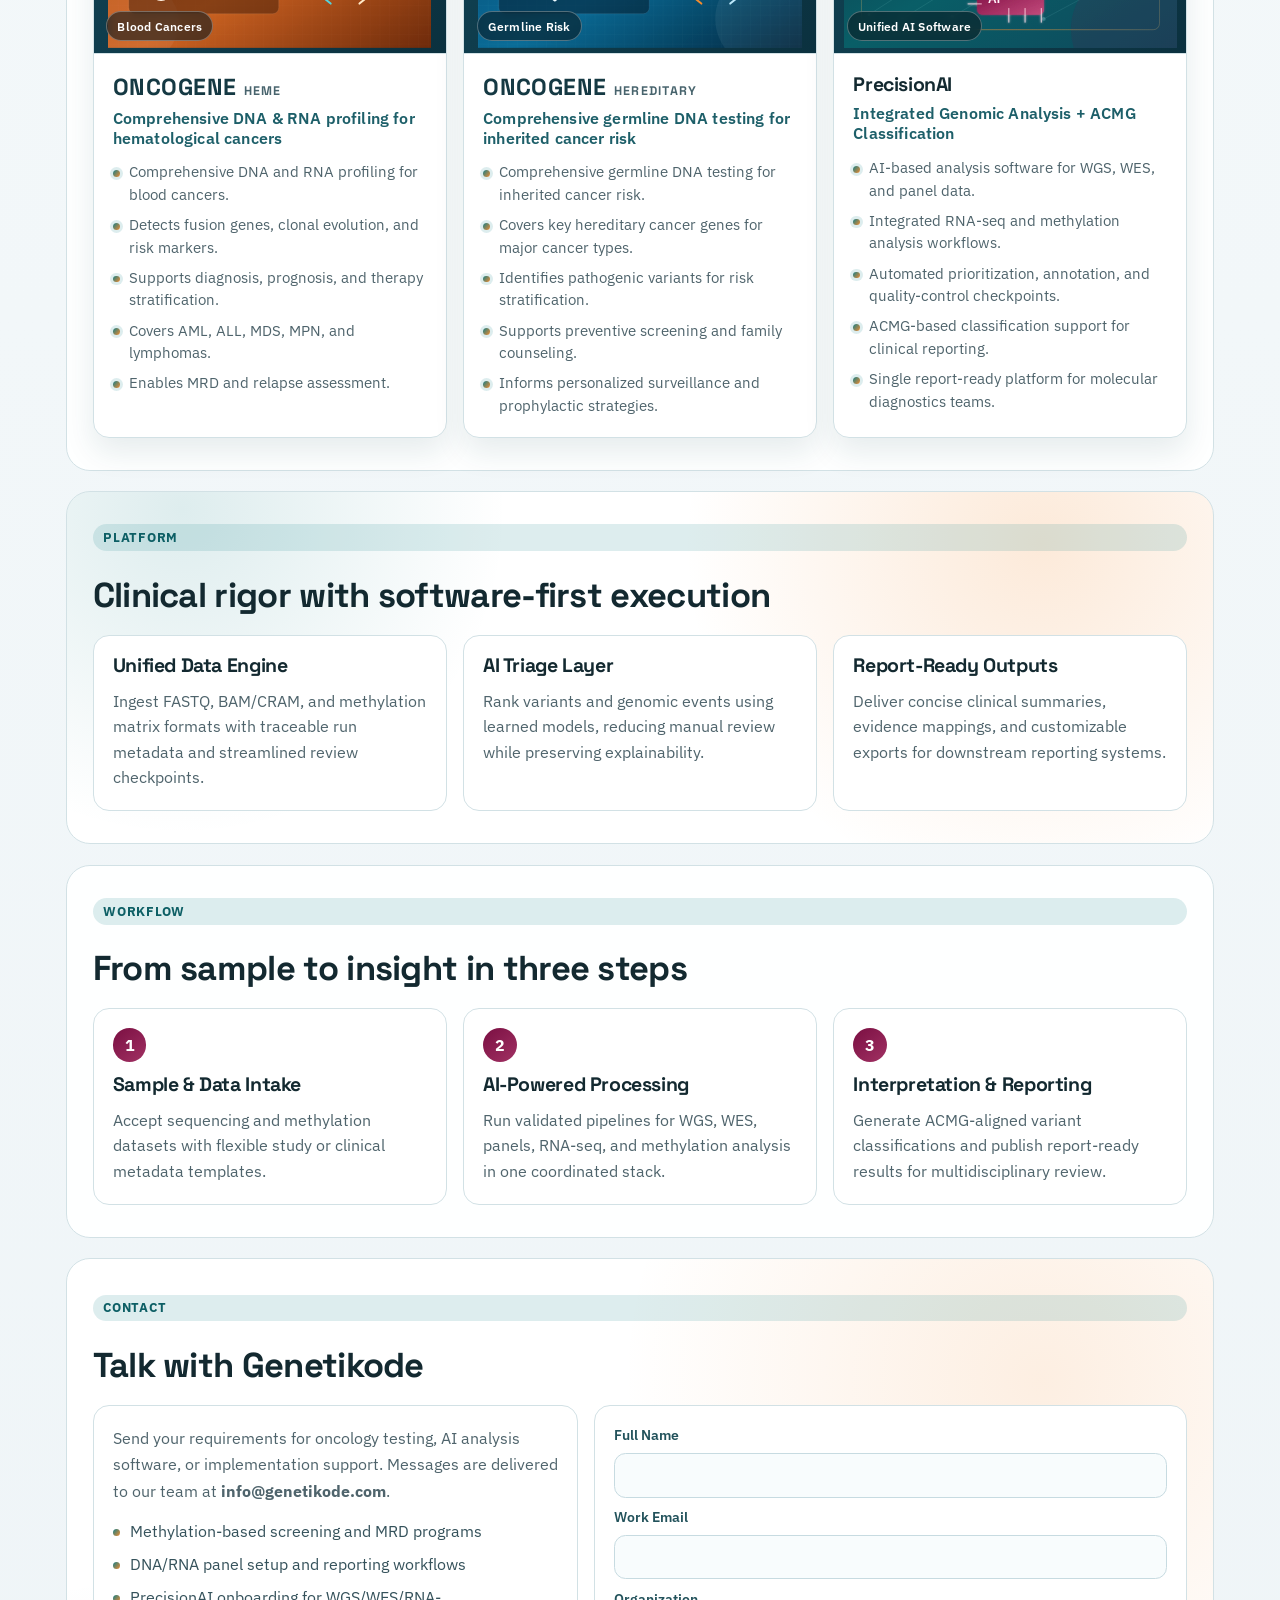
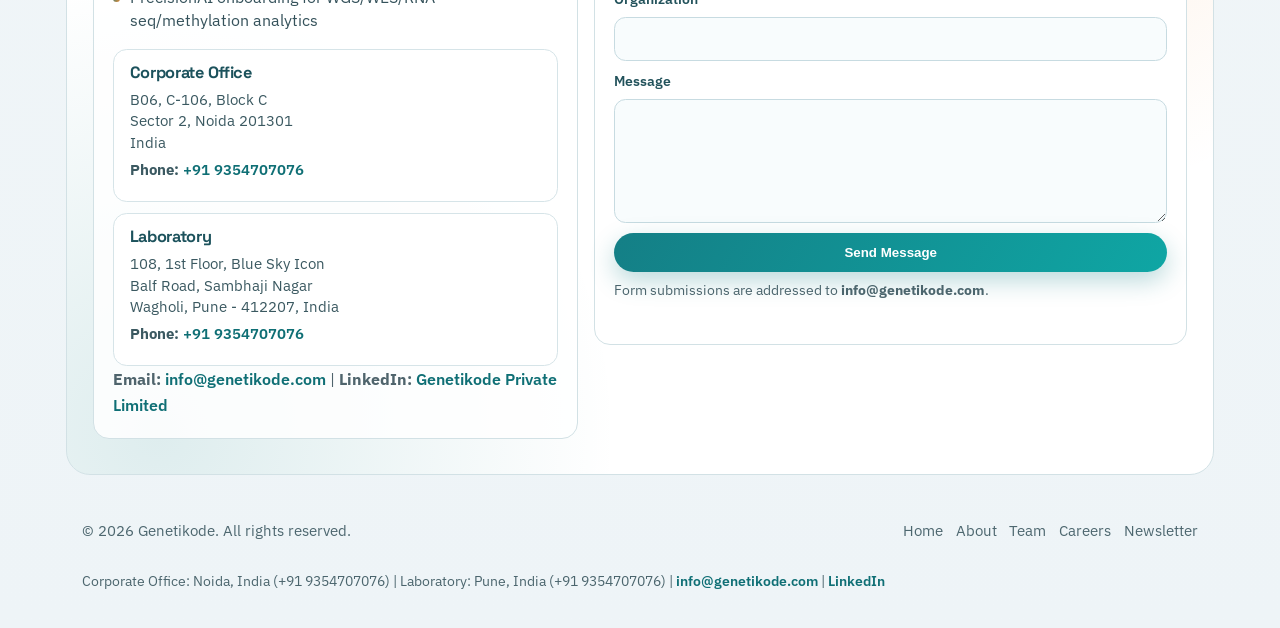
==== commit 7ad855c5: "Update phone number in footer and address section" ====
--- a/index.html
+++ b/index.html
@@ -229,7 +229,7 @@
               <article class="address-card">
                 <h3>Corporate Office</h3>
                 <p>B06, C-106, Block C<br>Sector 2, Noida 201301<br>India</p>
-                <p><strong>Phone:</strong> <a href="tel:+919354707076">+91 7428037611</a></p>
+                <p><strong>Phone:</strong> <a href="tel:+919354707076">+91 9354707076</a></p>
               </article>
               <article class="address-card">
                 <h3>Laboratory</h3>
@@ -272,7 +272,7 @@
         <a href="careers.html">Careers</a>
         <a href="newsletter.html">Newsletter</a>
       </div>
-      <p class="footer-contact-line">Corporate Office: Noida, India (+91 7428037611) | Laboratory: Pune, India (+91 9354707076) | <a href="mailto:info@genetikode.com">info@genetikode.com</a> | <a href="https://www.linkedin.com/company/genetikode-private-limited/?viewAsMember=true" target="_blank" rel="noopener noreferrer">LinkedIn</a></p>
+      <p class="footer-contact-line">Corporate Office: Noida, India (+91 9354707076) | Laboratory: Pune, India (+91 9354707076) | <a href="mailto:info@genetikode.com">info@genetikode.com</a> | <a href="https://www.linkedin.com/company/genetikode-private-limited/?viewAsMember=true" target="_blank" rel="noopener noreferrer">LinkedIn</a></p>
     </footer>
   </div>
   <script src="script.js"></script>
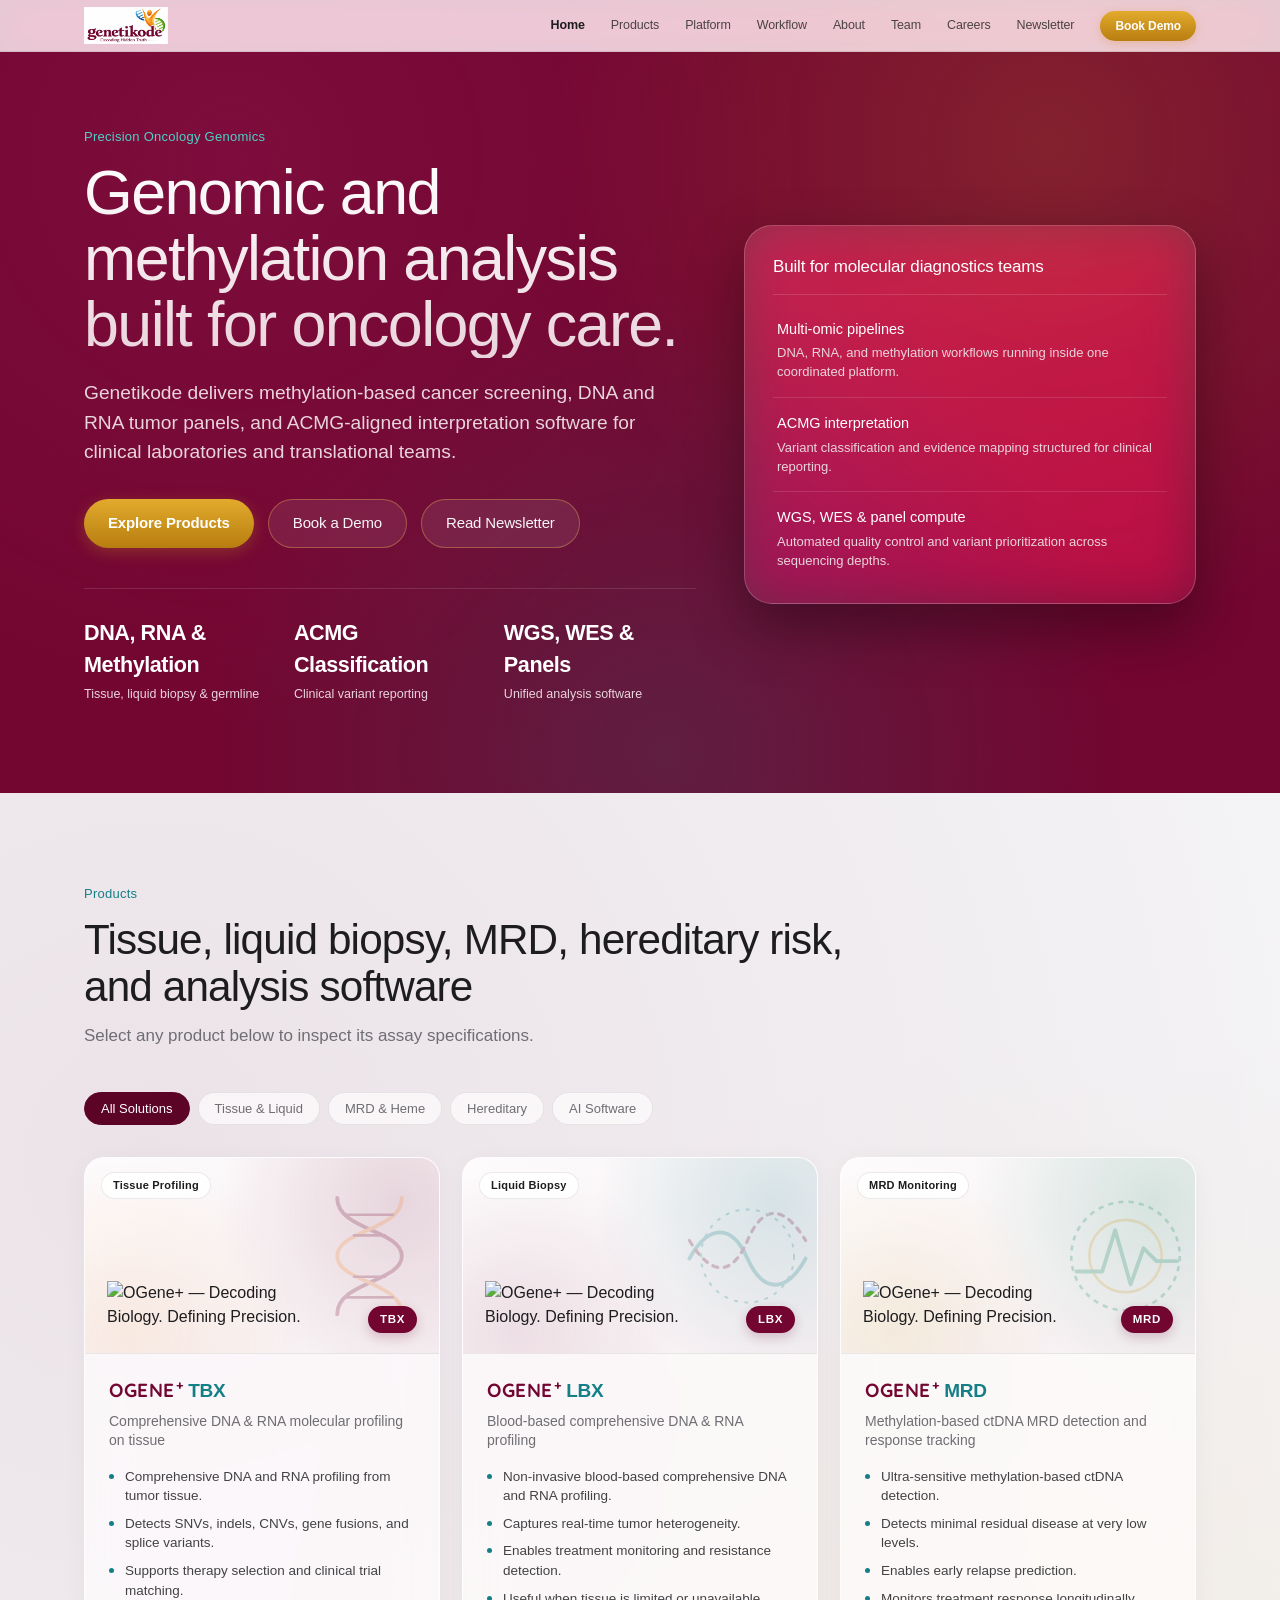
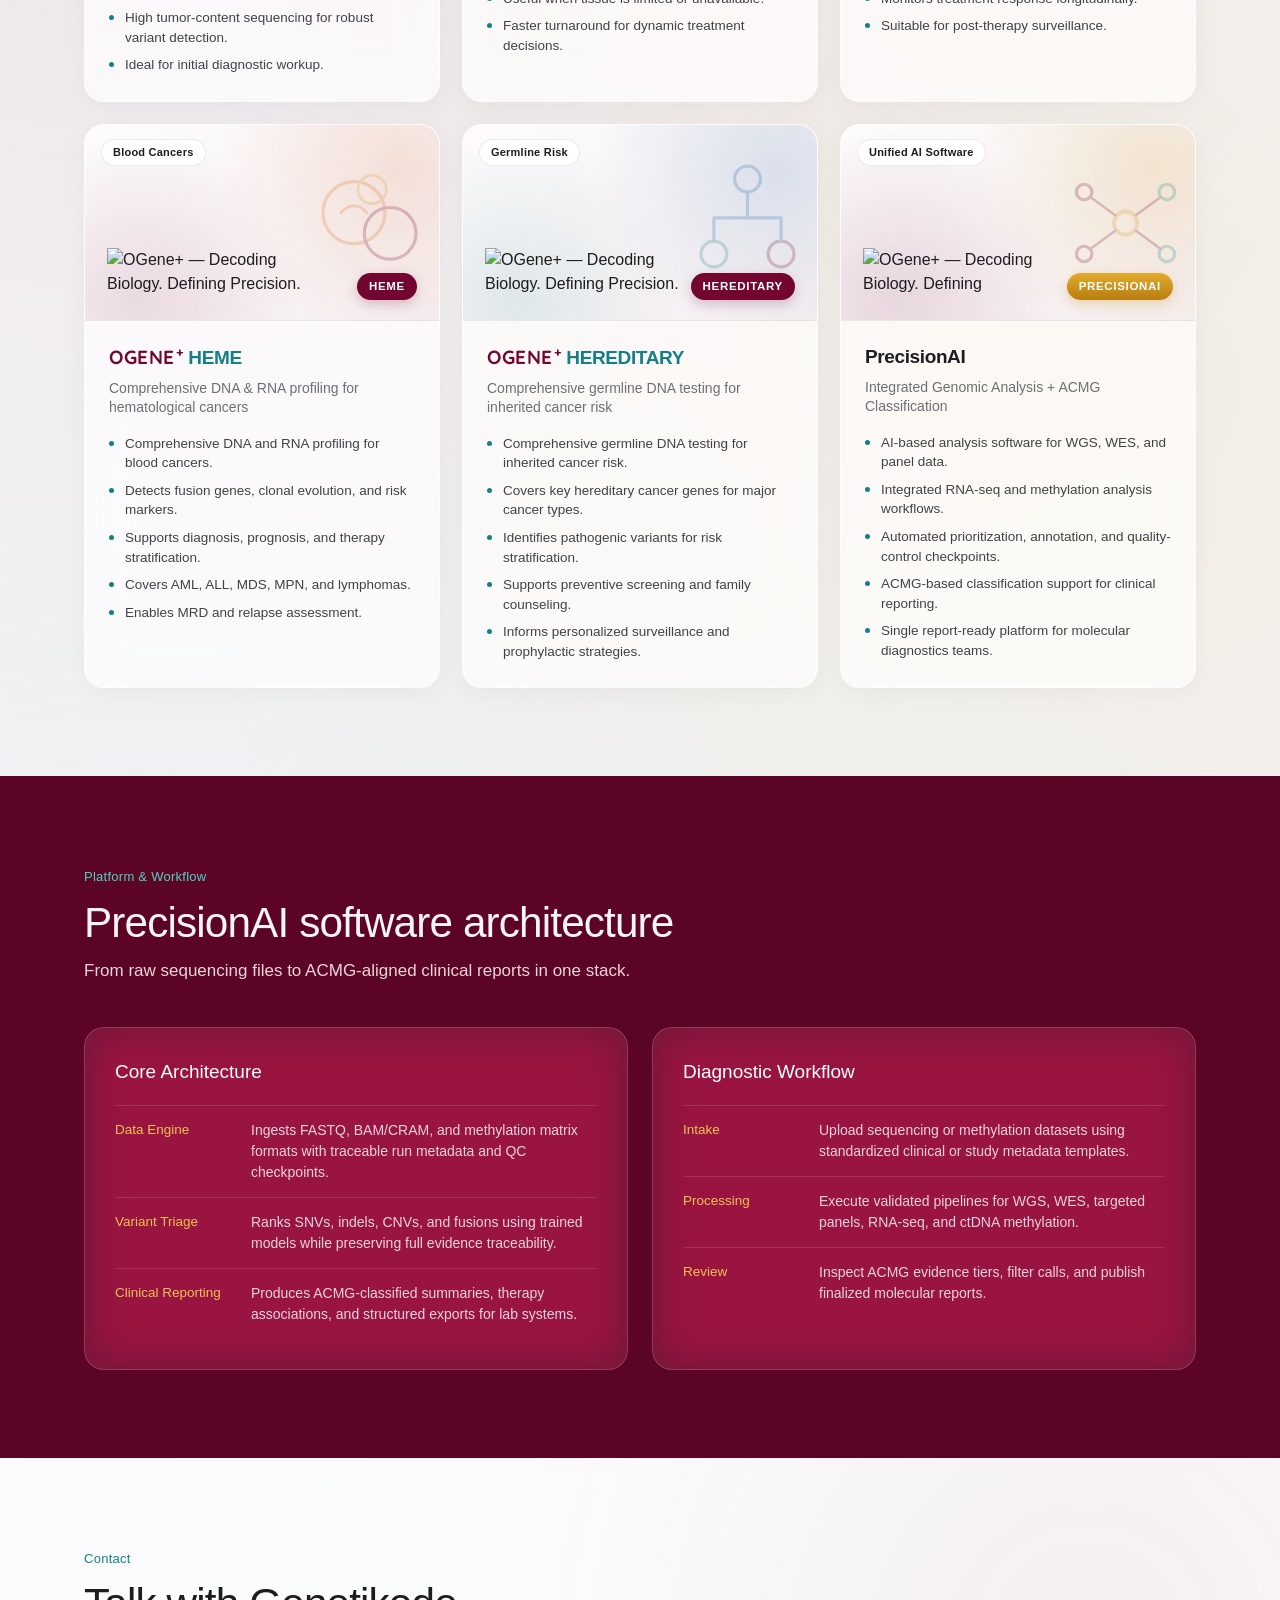
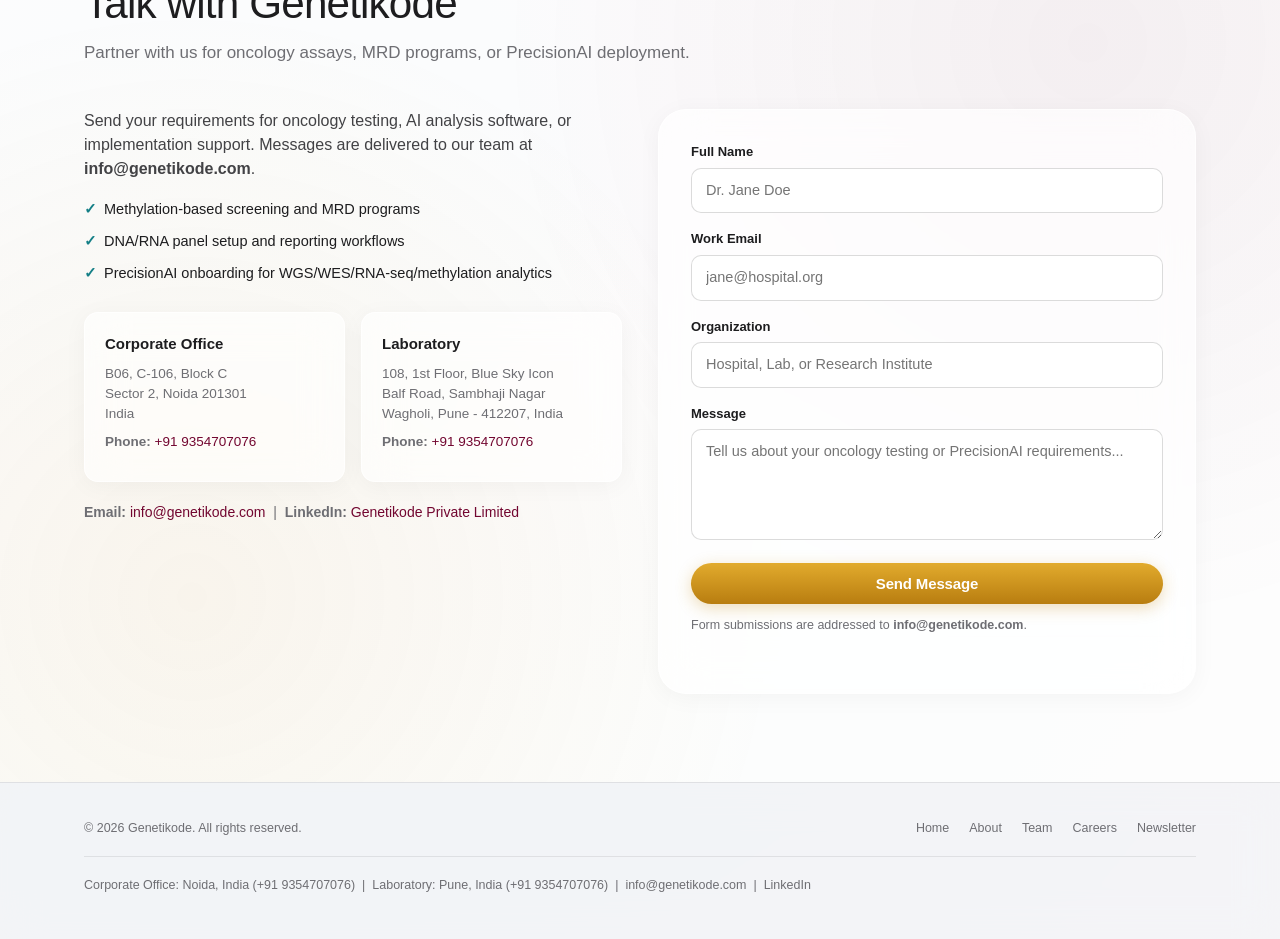
==== commit 521456e5: "Update 1.0 Ui improvements" ====
--- a/index.html
+++ b/index.html
@@ -7,65 +7,127 @@
   <meta name="description" content="Genetikode delivers methylation-based cancer screening, DNA/RNA cancer panels, and AI-powered genomic analysis for clinical and translational teams.">
   <link rel="preconnect" href="https://fonts.googleapis.com">
   <link rel="preconnect" href="https://fonts.gstatic.com" crossorigin>
-  <link href="https://fonts.googleapis.com/css2?family=IBM+Plex+Sans:wght@400;500;600;700&family=Space+Grotesk:wght@500;600;700&display=swap" rel="stylesheet">
+  <link href="https://fonts.googleapis.com/css2?family=Quicksand:wght@600;700&display=swap" rel="stylesheet">
   <link rel="stylesheet" href="styles.css">
 </head>
 <body>
-  <div class="site-shell">
-    <header class="site-header">
+  <header class="site-header">
+    <div class="nav-inner">
       <a href="index.html" class="brand" aria-label="Genetikode home">
-        <img src="assets/genetikode-logo.png" alt="Genetikode" class="brand-logo">
-        <span class="brand-fallback">genetikode</span>
+        <img src="assets/genetikode-logo.png" alt="Genetikode — Decoding Hidden Truth" class="brand-logo">
       </a>
-      <button class="menu-toggle" aria-expanded="false" aria-controls="primary-nav">Menu</button>
-      <nav id="primary-nav" class="nav-links">
+      <button class="menu-toggle" type="button" aria-expanded="false" aria-controls="primary-nav" aria-label="Toggle navigation">
+        <svg viewBox="0 0 24 24" fill="none" stroke="currentColor" stroke-width="2" stroke-linecap="round">
+          <line x1="4" y1="7" x2="20" y2="7"></line>
+          <line x1="4" y1="12" x2="20" y2="12"></line>
+          <line x1="4" y1="17" x2="20" y2="17"></line>
+        </svg>
+      </button>
+      <nav id="primary-nav" class="nav-links" aria-label="Primary navigation">
         <a href="index.html" aria-current="page">Home</a>
-        <a href="#services">Services</a>
+        <a href="#services">Products</a>
+        <a href="#platform">Platform</a>
+        <a href="#workflow">Workflow</a>
         <a href="about.html">About</a>
         <a href="team.html">Team</a>
         <a href="careers.html">Careers</a>
         <a href="newsletter.html">Newsletter</a>
-        <a href="#contact" class="button button-sm">Book Demo</a>
+        <a href="#contact" class="nav-cta">Book Demo</a>
       </nav>
-    </header>
-
-    <main>
-      <section class="hero">
+    </div>
+  </header>
+
+  <main>
+    <section class="hero">
+      <div class="container hero-grid">
         <div class="hero-copy">
-          <p class="eyebrow">Precision Oncology Intelligence</p>
-          <h1>Decode cancer biology faster with AI-native genomic analysis.</h1>
+          <p class="eyebrow">Precision Oncology Genomics</p>
+          <h1>Genomic and methylation analysis built for oncology care.</h1>
           <p class="lede">
-            Genetikode combines methylation science, DNA/RNA testing, and clinical-grade interpretation software
-            to support early screening, biomarker discovery, and confident reporting.
+            Genetikode delivers methylation-based cancer screening, DNA and RNA tumor panels, and ACMG-aligned
+            interpretation software for clinical laboratories and translational teams.
           </p>
           <div class="hero-actions">
-            <a class="button" href="#services">Explore Services</a>
-            <a class="button button-ghost" href="newsletter.html">Read Newsletter</a>
+            <a class="btn btn-primary" href="#services">Explore Products</a>
+            <a class="btn btn-secondary-dark" href="#contact">Book a Demo</a>
+            <a class="btn btn-secondary-dark" href="newsletter.html">Read Newsletter</a>
           </div>
-        </div>
-        <aside class="hero-panel">
-          <h2>Built for molecular diagnostics teams</h2>
-          <ul>
-            <li><strong>Multi-omic focus:</strong> DNA, RNA, and methylation pipelines under one platform.</li>
-            <li><strong>Clinical alignment:</strong> ACMG-ready variant interpretation for reporting workflows.</li>
-            <li><strong>Scalable compute:</strong> WGS, WES, and panel analysis with AI-driven prioritization.</li>
-          </ul>
-        </aside>
-      </section>
-
-      <section id="services" class="section reveal">
+          <div class="hero-metrics">
+            <div class="metric-item">
+              <strong>DNA, RNA &amp; Methylation</strong>
+              <span>Tissue, liquid biopsy &amp; germline</span>
+            </div>
+            <div class="metric-item">
+              <strong>ACMG Classification</strong>
+              <span>Clinical variant reporting</span>
+            </div>
+            <div class="metric-item">
+              <strong>WGS, WES &amp; Panels</strong>
+              <span>Unified analysis software</span>
+            </div>
+          </div>
+        </div>
+
+        <div class="hero-panel-stage">
+          <aside class="hero-panel" aria-label="Platform highlights">
+            <div class="hero-panel-light" aria-hidden="true"></div>
+            <div class="hero-panel-head">
+              <h2>Built for molecular diagnostics teams</h2>
+            </div>
+            <ul class="hero-panel-list">
+              <li>
+                <strong>Multi-omic pipelines</strong>
+                <p>DNA, RNA, and methylation workflows running inside one coordinated platform.</p>
+              </li>
+              <li>
+                <strong>ACMG interpretation</strong>
+                <p>Variant classification and evidence mapping structured for clinical reporting.</p>
+              </li>
+              <li>
+                <strong>WGS, WES &amp; panel compute</strong>
+                <p>Automated quality control and variant prioritization across sequencing depths.</p>
+              </li>
+            </ul>
+          </aside>
+        </div>
+      </div>
+    </section>
+
+    <section id="services" class="section">
+      <div class="container">
         <div class="section-head">
           <p class="eyebrow">Products</p>
-          <h2>Complete product portfolio across tissue, liquid biopsy, MRD, hereditary risk, and AI analytics</h2>
-        </div>
+          <h2>Tissue, liquid biopsy, MRD, hereditary risk, and analysis software</h2>
+          <p class="section-sub">Select any product below to inspect its assay specifications.</p>
+        </div>
+
+        <div class="filter-bar" role="tablist" aria-label="Filter products by category">
+          <button class="filter-pill active" type="button" data-filter="all">All Solutions</button>
+          <button class="filter-pill" type="button" data-filter="profiling">Tissue &amp; Liquid</button>
+          <button class="filter-pill" type="button" data-filter="surveillance">MRD &amp; Heme</button>
+          <button class="filter-pill" type="button" data-filter="germline">Hereditary</button>
+          <button class="filter-pill" type="button" data-filter="software">AI Software</button>
+        </div>
+
         <div class="products-grid">
-          <article class="product-card">
-            <figure class="product-media-wrap">
-              <img src="assets/thumb-oncogene-tbx.svg" alt="OncoGene TBX thumbnail" class="product-media" loading="lazy">
+          <article class="product-card" data-category="profiling" data-window-url="pages/ogene-tbx.html" data-window-title="OGENE⁺ TBX — Tissue Profiling" tabindex="0" role="button" aria-label="Open OGENE+ TBX Tissue Profiling">
+            <figure class="product-media-wrap visual-tbx">
               <span class="media-badge">Tissue Profiling</span>
-            </figure>
-            <div class="product-copy">
-              <h3 class="product-title"><span class="product-brand">ONCOGENE</span> <span class="product-variant">TBX</span></h3>
+              <svg class="visual-motif" viewBox="0 0 120 120" fill="none" aria-hidden="true">
+                <path d="M35 15C35 40 85 40 85 60C85 80 35 80 35 105" stroke="#720630" stroke-width="3" stroke-linecap="round"/>
+                <path d="M85 15C85 40 35 40 35 60C35 80 85 80 85 105" stroke="#f08a2f" stroke-width="3" stroke-linecap="round"/>
+                <line x1="42" y1="28" x2="78" y2="28" stroke="#720630" stroke-width="2" stroke-linecap="round"/>
+                <line x1="48" y1="44" x2="72" y2="44" stroke="#720630" stroke-width="2" stroke-linecap="round"/>
+                <line x1="48" y1="76" x2="72" y2="76" stroke="#720630" stroke-width="2" stroke-linecap="round"/>
+                <line x1="42" y1="92" x2="78" y2="92" stroke="#720630" stroke-width="2" stroke-linecap="round"/>
+              </svg>
+              <div class="visual-brand-lockup">
+                <img src="assets/ogene-logo.png" alt="OGene+ — Decoding Biology. Defining Precision." class="visual-logo" loading="lazy">
+                <span class="visual-variant-tag">TBX</span>
+              </div>
+            </figure>
+            <div class="product-copy">
+              <h3 class="product-title"><span class="product-brand ogene-brand">OGENE<sup class="ogene-plus">+</sup></span> <span class="product-variant">TBX</span></h3>
               <p class="product-subtitle">Comprehensive DNA &amp; RNA molecular profiling on tissue</p>
               <ul class="product-details">
                 <li>Comprehensive DNA and RNA profiling from tumor tissue.</li>
@@ -76,13 +138,22 @@
               </ul>
             </div>
           </article>
-          <article class="product-card">
-            <figure class="product-media-wrap">
-              <img src="assets/thumb-oncogene-lbx.svg" alt="OncoGene LBX thumbnail" class="product-media" loading="lazy">
+
+          <article class="product-card" data-category="profiling" data-window-url="pages/ogene-lbx.html" data-window-title="OGENE⁺ LBX — Liquid Biopsy" tabindex="0" role="button" aria-label="Open OGENE+ LBX Liquid Biopsy">
+            <figure class="product-media-wrap visual-lbx">
               <span class="media-badge">Liquid Biopsy</span>
-            </figure>
-            <div class="product-copy">
-              <h3 class="product-title"><span class="product-brand">ONCOGENE</span> <span class="product-variant">LBX</span></h3>
+              <svg class="visual-motif" viewBox="0 0 120 120" fill="none" aria-hidden="true">
+                <path d="M15 62C30 35 48 35 60 62C72 89 90 89 105 62" stroke="#147f86" stroke-width="3" stroke-linecap="round"/>
+                <path d="M15 48C32 76 48 76 60 48C72 20 88 20 105 48" stroke="#720630" stroke-width="2.5" stroke-linecap="round" stroke-dasharray="4 5"/>
+                <circle cx="60" cy="60" r="36" stroke="#147f86" stroke-width="1.5" stroke-dasharray="3 5"/>
+              </svg>
+              <div class="visual-brand-lockup">
+                <img src="assets/ogene-logo.png" alt="OGene+ — Decoding Biology. Defining Precision." class="visual-logo" loading="lazy">
+                <span class="visual-variant-tag">LBX</span>
+              </div>
+            </figure>
+            <div class="product-copy">
+              <h3 class="product-title"><span class="product-brand ogene-brand">OGENE<sup class="ogene-plus">+</sup></span> <span class="product-variant">LBX</span></h3>
               <p class="product-subtitle">Blood-based comprehensive DNA &amp; RNA profiling</p>
               <ul class="product-details">
                 <li>Non-invasive blood-based comprehensive DNA and RNA profiling.</li>
@@ -93,13 +164,22 @@
               </ul>
             </div>
           </article>
-          <article class="product-card">
-            <figure class="product-media-wrap">
-              <img src="assets/thumb-oncogene-mrd.svg" alt="OncoGene MRD thumbnail" class="product-media" loading="lazy">
+
+          <article class="product-card" data-category="surveillance" data-window-title="OGENE⁺ MRD — MRD Monitoring" tabindex="0" role="button" aria-label="Open OGENE+ MRD Monitoring">
+            <figure class="product-media-wrap visual-mrd">
               <span class="media-badge">MRD Monitoring</span>
-            </figure>
-            <div class="product-copy">
-              <h3 class="product-title"><span class="product-brand">ONCOGENE</span> <span class="product-variant">MRD</span></h3>
+              <svg class="visual-motif" viewBox="0 0 120 120" fill="none" aria-hidden="true">
+                <circle cx="60" cy="60" r="42" stroke="#10845c" stroke-width="2" stroke-dasharray="4 4"/>
+                <circle cx="60" cy="60" r="28" stroke="#d49b27" stroke-width="2"/>
+                <path d="M22 72L42 72L52 40L64 82L74 54L84 64L100 64" stroke="#10845c" stroke-width="3" stroke-linecap="round" stroke-linejoin="round"/>
+              </svg>
+              <div class="visual-brand-lockup">
+                <img src="assets/ogene-logo.png" alt="OGene+ — Decoding Biology. Defining Precision." class="visual-logo" loading="lazy">
+                <span class="visual-variant-tag">MRD</span>
+              </div>
+            </figure>
+            <div class="product-copy">
+              <h3 class="product-title"><span class="product-brand ogene-brand">OGENE<sup class="ogene-plus">+</sup></span> <span class="product-variant">MRD</span></h3>
               <p class="product-subtitle">Methylation-based ctDNA MRD detection and response tracking</p>
               <ul class="product-details">
                 <li>Ultra-sensitive methylation-based ctDNA detection.</li>
@@ -110,13 +190,23 @@
               </ul>
             </div>
           </article>
-          <article class="product-card">
-            <figure class="product-media-wrap">
-              <img src="assets/thumb-oncogene-heme.svg" alt="OncoGene Heme thumbnail" class="product-media" loading="lazy">
+
+          <article class="product-card" data-category="surveillance" data-window-title="OGENE⁺ HEME — Blood Cancers" tabindex="0" role="button" aria-label="Open OGENE+ HEME Blood Cancers">
+            <figure class="product-media-wrap visual-heme">
               <span class="media-badge">Blood Cancers</span>
-            </figure>
-            <div class="product-copy">
-              <h3 class="product-title"><span class="product-brand">ONCOGENE</span> <span class="product-variant">HEME</span></h3>
+              <svg class="visual-motif" viewBox="0 0 120 120" fill="none" aria-hidden="true">
+                <circle cx="48" cy="52" r="24" stroke="#d96b27" stroke-width="2.5"/>
+                <circle cx="76" cy="68" r="20" stroke="#720630" stroke-width="2.5"/>
+                <circle cx="62" cy="34" r="11" stroke="#d49b27" stroke-width="2"/>
+                <path d="M38 52C44 45 52 45 58 52" stroke="#d96b27" stroke-width="2" stroke-linecap="round"/>
+              </svg>
+              <div class="visual-brand-lockup">
+                <img src="assets/ogene-logo.png" alt="OGene+ — Decoding Biology. Defining Precision." class="visual-logo" loading="lazy">
+                <span class="visual-variant-tag">HEME</span>
+              </div>
+            </figure>
+            <div class="product-copy">
+              <h3 class="product-title"><span class="product-brand ogene-brand">OGENE<sup class="ogene-plus">+</sup></span> <span class="product-variant">HEME</span></h3>
               <p class="product-subtitle">Comprehensive DNA &amp; RNA profiling for hematological cancers</p>
               <ul class="product-details">
                 <li>Comprehensive DNA and RNA profiling for blood cancers.</li>
@@ -127,13 +217,23 @@
               </ul>
             </div>
           </article>
-          <article class="product-card">
-            <figure class="product-media-wrap">
-              <img src="assets/thumb-oncogene-hereditary.svg" alt="OncoGene Hereditary thumbnail" class="product-media" loading="lazy">
+
+          <article class="product-card" data-category="germline" data-window-title="OGENE⁺ HEREDITARY — Germline Risk" tabindex="0" role="button" aria-label="Open OGENE+ HEREDITARY Germline Risk">
+            <figure class="product-media-wrap visual-hereditary">
               <span class="media-badge">Germline Risk</span>
-            </figure>
-            <div class="product-copy">
-              <h3 class="product-title"><span class="product-brand">ONCOGENE</span> <span class="product-variant">HEREDITARY</span></h3>
+              <svg class="visual-motif" viewBox="0 0 120 120" fill="none" aria-hidden="true">
+                <circle cx="60" cy="26" r="10" stroke="#1e62a6" stroke-width="2.5"/>
+                <circle cx="34" cy="84" r="10" stroke="#147f86" stroke-width="2.5"/>
+                <circle cx="86" cy="84" r="10" stroke="#720630" stroke-width="2.5"/>
+                <path d="M60 36V56M60 56H34V74M60 56H86V74" stroke="#1e62a6" stroke-width="2.5" stroke-linecap="round" stroke-linejoin="round"/>
+              </svg>
+              <div class="visual-brand-lockup">
+                <img src="assets/ogene-logo.png" alt="OGene+ — Decoding Biology. Defining Precision." class="visual-logo" loading="lazy">
+                <span class="visual-variant-tag">HEREDITARY</span>
+              </div>
+            </figure>
+            <div class="product-copy">
+              <h3 class="product-title"><span class="product-brand ogene-brand">OGENE<sup class="ogene-plus">+</sup></span> <span class="product-variant">HEREDITARY</span></h3>
               <p class="product-subtitle">Comprehensive germline DNA testing for inherited cancer risk</p>
               <ul class="product-details">
                 <li>Comprehensive germline DNA testing for inherited cancer risk.</li>
@@ -144,13 +244,25 @@
               </ul>
             </div>
           </article>
-          <article class="product-card">
-            <figure class="product-media-wrap">
-              <img src="assets/precisionai.svg" alt="PrecisionAI unified analysis platform visual" class="product-media" loading="lazy">
+
+          <article class="product-card" data-category="software" data-window-title="PrecisionAI — Unified AI Software" tabindex="0" role="button" aria-label="Open PrecisionAI Unified AI Software">
+            <figure class="product-media-wrap visual-ai">
               <span class="media-badge">Unified AI Software</span>
-            </figure>
-            <div class="product-copy">
-              <h3>PrecisionAI</h3>
+              <svg class="visual-motif" viewBox="0 0 120 120" fill="none" aria-hidden="true">
+                <circle cx="28" cy="36" r="6" stroke="#720630" stroke-width="2.5"/>
+                <circle cx="28" cy="84" r="6" stroke="#720630" stroke-width="2.5"/>
+                <circle cx="60" cy="60" r="9" stroke="#d49b27" stroke-width="3"/>
+                <circle cx="92" cy="36" r="6" stroke="#147f86" stroke-width="2.5"/>
+                <circle cx="92" cy="84" r="6" stroke="#147f86" stroke-width="2.5"/>
+                <path d="M33 40L52 54M33 80L52 66M68 54L87 40M68 66L87 80" stroke="#720630" stroke-width="2" stroke-linecap="round"/>
+              </svg>
+              <div class="visual-brand-lockup">
+                <img src="assets/ogene-logo.png" alt="OGene+ — Decoding Biology. Defining Precision." class="visual-logo" loading="lazy">
+                <span class="visual-variant-tag is-gold">PrecisionAI</span>
+              </div>
+            </figure>
+            <div class="product-copy">
+              <h3 class="product-title"><span class="product-brand">PrecisionAI</span></h3>
               <p class="product-subtitle">Integrated Genomic Analysis + ACMG Classification</p>
               <ul class="product-details">
                 <li>AI-based analysis software for WGS, WES, and panel data.</li>
@@ -162,58 +274,65 @@
             </div>
           </article>
         </div>
-      </section>
-
-      <section id="platform" class="section section-accent reveal">
+      </div>
+    </section>
+
+    <section id="platform" class="section section-dark">
+      <div class="container">
         <div class="section-head">
-          <p class="eyebrow">Platform</p>
-          <h2>Clinical rigor with software-first execution</h2>
-        </div>
-        <div class="platform-columns">
-          <div class="platform-card">
-            <h3>Unified Data Engine</h3>
-            <p>Ingest FASTQ, BAM/CRAM, and methylation matrix formats with traceable run metadata and streamlined review checkpoints.</p>
+          <p class="eyebrow">Platform &amp; Workflow</p>
+          <h2>PrecisionAI software architecture</h2>
+          <p class="section-sub">From raw sequencing files to ACMG-aligned clinical reports in one stack.</p>
+        </div>
+
+        <div class="platform-split">
+          <div class="platform-panel">
+            <h3>Core Architecture</h3>
+            <dl class="spec-list">
+              <div class="spec-row">
+                <dt>Data Engine</dt>
+                <dd>Ingests FASTQ, BAM/CRAM, and methylation matrix formats with traceable run metadata and QC checkpoints.</dd>
+              </div>
+              <div class="spec-row">
+                <dt>Variant Triage</dt>
+                <dd>Ranks SNVs, indels, CNVs, and fusions using trained models while preserving full evidence traceability.</dd>
+              </div>
+              <div class="spec-row">
+                <dt>Clinical Reporting</dt>
+                <dd>Produces ACMG-classified summaries, therapy associations, and structured exports for lab systems.</dd>
+              </div>
+            </dl>
           </div>
-          <div class="platform-card">
-            <h3>AI Triage Layer</h3>
-            <p>Rank variants and genomic events using learned models, reducing manual review while preserving explainability.</p>
+
+          <div id="workflow" class="platform-panel">
+            <h3>Diagnostic Workflow</h3>
+            <dl class="spec-list">
+              <div class="spec-row">
+                <dt>Intake</dt>
+                <dd>Upload sequencing or methylation datasets using standardized clinical or study metadata templates.</dd>
+              </div>
+              <div class="spec-row">
+                <dt>Processing</dt>
+                <dd>Execute validated pipelines for WGS, WES, targeted panels, RNA-seq, and ctDNA methylation.</dd>
+              </div>
+              <div class="spec-row">
+                <dt>Review</dt>
+                <dd>Inspect ACMG evidence tiers, filter calls, and publish finalized molecular reports.</dd>
+              </div>
+            </dl>
           </div>
-          <div class="platform-card">
-            <h3>Report-Ready Outputs</h3>
-            <p>Deliver concise clinical summaries, evidence mappings, and customizable exports for downstream reporting systems.</p>
-          </div>
-        </div>
-      </section>
-
-      <section id="workflow" class="section reveal">
-        <div class="section-head">
-          <p class="eyebrow">Workflow</p>
-          <h2>From sample to insight in three steps</h2>
-        </div>
-        <div class="workflow-grid">
-          <article class="workflow-step">
-            <span>1</span>
-            <h3>Sample &amp; Data Intake</h3>
-            <p>Accept sequencing and methylation datasets with flexible study or clinical metadata templates.</p>
-          </article>
-          <article class="workflow-step">
-            <span>2</span>
-            <h3>AI-Powered Processing</h3>
-            <p>Run validated pipelines for WGS, WES, panels, RNA-seq, and methylation analysis in one coordinated stack.</p>
-          </article>
-          <article class="workflow-step">
-            <span>3</span>
-            <h3>Interpretation &amp; Reporting</h3>
-            <p>Generate ACMG-aligned variant classifications and publish report-ready results for multidisciplinary review.</p>
-          </article>
-        </div>
-      </section>
-
-      <section id="contact" class="section contact-section reveal">
+        </div>
+      </div>
+    </section>
+
+    <section id="contact" class="section section-white">
+      <div class="container">
         <div class="section-head">
           <p class="eyebrow">Contact</p>
           <h2>Talk with Genetikode</h2>
-        </div>
+          <p class="section-sub">Partner with us for oncology assays, MRD programs, or PrecisionAI deployment.</p>
+        </div>
+
         <div class="contact-layout">
           <div class="contact-copy">
             <p>
@@ -239,42 +358,92 @@
             </div>
             <p class="contact-email-line">
               <strong>Email:</strong> <a href="mailto:info@genetikode.com">info@genetikode.com</a>
-              | <strong>LinkedIn:</strong> <a href="https://www.linkedin.com/company/genetikode-private-limited/?viewAsMember=true" target="_blank" rel="noopener noreferrer">Genetikode Private Limited</a>
+              &nbsp;|&nbsp;
+              <strong>LinkedIn:</strong> <a href="https://www.linkedin.com/company/genetikode-private-limited/?viewAsMember=true" target="_blank" rel="noopener noreferrer">Genetikode Private Limited</a>
             </p>
           </div>
+
           <form id="contact-form" class="contact-form" action="mailto:info@genetikode.com" method="post" enctype="text/plain">
-            <label for="contact-name">Full Name</label>
-            <input id="contact-name" name="name" type="text" autocomplete="name" required>
-
-            <label for="contact-email">Work Email</label>
-            <input id="contact-email" name="email" type="email" autocomplete="email" required>
-
-            <label for="contact-organization">Organization</label>
-            <input id="contact-organization" name="organization" type="text" autocomplete="organization">
-
-            <label for="contact-message">Message</label>
-            <textarea id="contact-message" name="message" rows="5" required></textarea>
-
-            <button class="button" type="submit">Send Message</button>
+            <div class="form-group">
+              <label for="contact-name">Full Name</label>
+              <input id="contact-name" name="name" type="text" autocomplete="name" placeholder="Dr. Jane Doe" required>
+            </div>
+            <div class="form-group">
+              <label for="contact-email">Work Email</label>
+              <input id="contact-email" name="email" type="email" autocomplete="email" placeholder="jane@hospital.org" required>
+            </div>
+            <div class="form-group">
+              <label for="contact-organization">Organization</label>
+              <input id="contact-organization" name="organization" type="text" autocomplete="organization" placeholder="Hospital, Lab, or Research Institute">
+            </div>
+            <div class="form-group">
+              <label for="contact-message">Message</label>
+              <textarea id="contact-message" name="message" rows="4" placeholder="Tell us about your oncology testing or PrecisionAI requirements..." required></textarea>
+            </div>
+            <button class="btn btn-primary" type="submit" style="width: 100%;">Send Message</button>
             <p class="form-note">Form submissions are addressed to <strong>info@genetikode.com</strong>.</p>
             <p class="form-status" aria-live="polite"></p>
           </form>
         </div>
-      </section>
-    </main>
-
-    <footer class="site-footer">
-      <p>© <span id="year"></span> Genetikode. All rights reserved.</p>
-      <div class="footer-links">
-        <a href="index.html">Home</a>
-        <a href="about.html">About</a>
-        <a href="team.html">Team</a>
-        <a href="careers.html">Careers</a>
-        <a href="newsletter.html">Newsletter</a>
-      </div>
-      <p class="footer-contact-line">Corporate Office: Noida, India (+91 9354707076) | Laboratory: Pune, India (+91 9354707076) | <a href="mailto:info@genetikode.com">info@genetikode.com</a> | <a href="https://www.linkedin.com/company/genetikode-private-limited/?viewAsMember=true" target="_blank" rel="noopener noreferrer">LinkedIn</a></p>
-    </footer>
+      </div>
+    </section>
+  </main>
+
+  <footer class="site-footer">
+    <div class="container">
+      <div class="footer-top">
+        <p style="margin: 0;">© <span id="year"></span> Genetikode. All rights reserved.</p>
+        <div class="footer-links">
+          <a href="index.html">Home</a>
+          <a href="about.html">About</a>
+          <a href="team.html">Team</a>
+          <a href="careers.html">Careers</a>
+          <a href="newsletter.html">Newsletter</a>
+        </div>
+      </div>
+      <p class="footer-contact-line">
+        Corporate Office: Noida, India (<a href="tel:+919354707076">+91 9354707076</a>) &nbsp;|&nbsp;
+        Laboratory: Pune, India (<a href="tel:+919354707076">+91 9354707076</a>) &nbsp;|&nbsp;
+        <a href="mailto:info@genetikode.com">info@genetikode.com</a> &nbsp;|&nbsp;
+        <a href="https://www.linkedin.com/company/genetikode-private-limited/?viewAsMember=true" target="_blank" rel="noopener noreferrer">LinkedIn</a>
+      </p>
+    </div>
+  </footer>
+
+  <!-- Windows OS Window Modal -->
+  <div id="win-overlay" class="win-overlay" role="dialog" aria-modal="true" aria-labelledby="win-title" aria-hidden="true">
+    <div id="win-window" class="win-window">
+      <div id="win-titlebar" class="win-titlebar">
+        <div class="win-titlebar-left">
+          <span class="win-app-icon">O+</span>
+          <span id="win-title" class="win-title">OGENE⁺ Viewer</span>
+        </div>
+        <div class="win-controls">
+          <button type="button" class="win-ctrl-btn win-minimize" aria-label="Minimize window" title="Minimize">
+            <svg width="12" height="12" viewBox="0 0 12 12" fill="none" stroke="currentColor" stroke-width="1.2">
+              <line x1="2" y1="6" x2="10" y2="6"></line>
+            </svg>
+          </button>
+          <button type="button" class="win-ctrl-btn win-maximize" aria-label="Maximize window" title="Maximize">
+            <svg width="11" height="11" viewBox="0 0 12 12" fill="none" stroke="currentColor" stroke-width="1.2">
+              <rect x="2" y="2" width="8" height="8"></rect>
+            </svg>
+          </button>
+          <button type="button" class="win-ctrl-btn win-close" aria-label="Close window" title="Close">
+            <svg width="12" height="12" viewBox="0 0 12 12" fill="none" stroke="currentColor" stroke-width="1.3">
+              <line x1="2.5" y1="2.5" x2="9.5" y2="9.5"></line>
+              <line x1="9.5" y1="2.5" x2="2.5" y2="9.5"></line>
+            </svg>
+          </button>
+        </div>
+      </div>
+      <div class="win-body">
+        <iframe id="win-iframe" class="win-iframe" title="Product interactive view"></iframe>
+        <div id="win-detail-view" class="win-detail-view"></div>
+      </div>
+    </div>
   </div>
+
   <script src="script.js"></script>
 </body>
 </html>
--- a/styles.css
+++ b/styles.css
@@ -1,16 +1,31 @@
 :root {
-  --bg: #f3f7f8;
-  --surface: #ffffff;
-  --surface-alt: #e9f3f5;
-  --ink: #132930;
-  --muted: #4f646c;
-  --line: #d2e1e5;
+  --bg-light: #f5f5f7;
+  --bg-white: #ffffff;
+  --bg-dark: #720630;
+  --bg-dark-elevated: #5c0426;
+  --nav-bg: rgba(255, 255, 255, 0.78);
+  --nav-border: rgba(0, 0, 0, 0.08);
+  --ink-dark: #1d1d1f;
+  --ink-muted: #6e6e73;
+  --ink-light: #f9f5f7;
+  --ink-light-muted: #ead4dc;
   --teal: #147f86;
+  --teal-bright: #4fd1c5;
   --orange: #f08a2f;
-  --berry: #7a0f42;
-  --radius-lg: 1.5rem;
-  --radius-md: 1rem;
-  --shadow: 0 15px 45px rgba(21, 57, 68, 0.11);
+  --berry: #8a154b;
+  --gold: #d49b27;
+  --gold-gradient: linear-gradient(180deg, #e2ab2d 0%, #b87d10 100%);
+  --gold-hover: linear-gradient(180deg, #ebb63b 0%, #c68816 100%);
+  --gold-ink: #ffffff;
+  --accent-maroon: #720630;
+  --border-light: rgba(0, 0, 0, 0.08);
+  --border-dark: rgba(255, 255, 255, 0.14);
+  --radius-xl: 28px;
+  --radius-lg: 20px;
+  --radius-md: 14px;
+  --shadow-card: 0 4px 24px rgba(0, 0, 0, 0.04);
+  --shadow-card-hover: 0 18px 42px rgba(0, 0, 0, 0.09);
+  --nav-height: 52px;
 }
 
 *,
@@ -19,20 +34,25 @@
   box-sizing: border-box;
 }
 
-html,
+html {
+  scroll-behavior: smooth;
+  -webkit-font-smoothing: antialiased;
+  -moz-osx-font-smoothing: grayscale;
+}
+
 body {
   margin: 0;
   padding: 0;
-}
-
-body {
-  font-family: "IBM Plex Sans", -apple-system, BlinkMacSystemFont, "Segoe UI", sans-serif;
-  color: var(--ink);
+  font-family: "Helvetica Neue", "HelveticaNeue-Thin", "HelveticaNeue-Light", "Helvetica", -apple-system, BlinkMacSystemFont, sans-serif;
+  font-weight: 300;
+  color: var(--ink-dark);
   background:
-    radial-gradient(circle at 9% 8%, rgba(20, 127, 134, 0.17), transparent 32%),
-    radial-gradient(circle at 85% 2%, rgba(240, 138, 47, 0.12), transparent 22%),
-    linear-gradient(180deg, #f6fafb 0%, #eef4f7 100%);
-  min-height: 100vh;
+    radial-gradient(circle at 12% 28%, rgba(114, 6, 48, 0.08), transparent 42%),
+    radial-gradient(circle at 88% 48%, rgba(212, 155, 39, 0.09), transparent 40%),
+    radial-gradient(circle at 22% 82%, rgba(20, 127, 134, 0.07), transparent 42%),
+    var(--bg-light);
+  line-height: 1.5;
+  overflow-x: hidden;
 }
 
 a {
@@ -40,781 +60,1601 @@
   text-decoration: none;
 }
 
-.site-shell {
-  max-width: 1180px;
+img {
+  max-width: 100%;
+  display: block;
+}
+
+.container {
+  width: 100%;
+  max-width: 1160px;
   margin: 0 auto;
-  padding: 1.4rem 1rem 2.2rem;
-}
-
+  padding: 0 24px;
+}
+
+/* =========================================================
+   Apple-style White Translucent Blurred Top Bar
+   ========================================================= */
 .site-header {
-  position: sticky;
-  top: 0.8rem;
-  z-index: 20;
+  position: fixed;
+  top: 0;
+  left: 0;
+  right: 0;
+  z-index: 1000;
+  height: var(--nav-height);
+  background: var(--nav-bg);
+  backdrop-filter: saturate(180%) blur(20px);
+  -webkit-backdrop-filter: saturate(180%) blur(20px);
+  border-bottom: 1px solid var(--nav-border);
+  transition: background-color 0.3s ease, border-color 0.3s ease;
+}
+
+.site-header.scrolled {
+  background: rgba(255, 255, 255, 0.9);
+  border-bottom-color: rgba(0, 0, 0, 0.12);
+}
+
+.nav-inner {
+  height: 100%;
+  max-width: 1160px;
+  margin: 0 auto;
+  padding: 0 24px;
   display: flex;
   align-items: center;
   justify-content: space-between;
-  gap: 1rem;
-  padding: 0.75rem 1rem;
-  border: 1px solid rgba(210, 225, 229, 0.9);
-  border-radius: 1rem;
-  background: rgba(255, 255, 255, 0.88);
-  box-shadow: 0 7px 24px rgba(20, 52, 61, 0.1);
-  backdrop-filter: blur(10px);
+  gap: 20px;
 }
 
 .brand {
   display: inline-flex;
   align-items: center;
-  gap: 0.5rem;
+  flex-shrink: 0;
+  padding: 2px 0;
+  transition: opacity 0.2s ease;
+}
+
+.brand:hover {
+  opacity: 0.9;
 }
 
 .brand-logo {
-  width: min(220px, 45vw);
-  height: auto;
-}
-
-.brand-fallback {
-  display: none;
-  font-family: "Space Grotesk", sans-serif;
-  font-size: 1.4rem;
-  font-weight: 700;
-  letter-spacing: 0.02em;
-  color: var(--berry);
-}
-
-.brand-logo[src=""],
-.brand-logo:not([src]) {
-  display: none;
+  height: 38px;
+  width: auto;
+  object-fit: contain;
+}
+
+.nav-links {
+  display: flex;
+  align-items: center;
+  gap: 26px;
+}
+
+.nav-links a {
+  font-size: 12.5px;
+  font-weight: 400;
+  letter-spacing: -0.01em;
+  color: rgba(29, 29, 31, 0.78);
+  transition: color 0.2s ease;
+  white-space: nowrap;
+}
+
+.nav-links a:hover,
+.nav-links a[aria-current="page"] {
+  color: #1d1d1f;
+}
+
+.nav-links a[aria-current="page"] {
+  font-weight: 600;
+}
+
+.nav-links .nav-cta {
+  padding: 6px 15px;
+  border-radius: 999px;
+  background: var(--gold-gradient);
+  color: var(--gold-ink);
+  font-size: 12px;
+  font-weight: 600;
+  box-shadow: 0 2px 10px rgba(200, 141, 26, 0.28);
+  transition: filter 0.2s ease, transform 0.2s ease, box-shadow 0.2s ease;
+}
+
+.nav-links .nav-cta:hover {
+  background: var(--gold-hover);
+  color: var(--gold-ink);
+  transform: translateY(-1px);
+  box-shadow: 0 4px 14px rgba(200, 141, 26, 0.38);
 }
 
 .menu-toggle {
   display: none;
-  border: 1px solid var(--line);
+  align-items: center;
+  justify-content: center;
+  width: 36px;
+  height: 36px;
+  padding: 0;
+  border: 0;
+  border-radius: 8px;
+  background: transparent;
+  color: var(--ink-dark);
+  cursor: pointer;
+}
+
+.menu-toggle svg {
+  width: 20px;
+  height: 20px;
+}
+
+/* =========================================================
+   Buttons
+   ========================================================= */
+.btn {
+  display: inline-flex;
+  align-items: center;
+  justify-content: center;
+  gap: 8px;
+  padding: 12px 24px;
   border-radius: 999px;
-  padding: 0.45rem 0.9rem;
-  font: inherit;
-  color: var(--ink);
-  background: #ffffff;
+  font-size: 15px;
+  font-weight: 500;
+  letter-spacing: -0.01em;
+  border: 0;
   cursor: pointer;
-}
-
-.nav-links {
-  display: flex;
-  align-items: center;
-  gap: 0.75rem;
-}
-
-.nav-links a {
-  font-weight: 500;
-  color: #2f4750;
-}
-
-.nav-links a[aria-current="page"] {
-  color: var(--teal);
-}
-
-.button {
-  display: inline-flex;
-  align-items: center;
-  justify-content: center;
-  border: 0;
-  border-radius: 999px;
-  padding: 0.75rem 1.2rem;
+  transition: all 0.22s cubic-bezier(0.25, 0.1, 0.25, 1);
+}
+
+.btn-primary {
+  background: var(--gold-gradient);
+  color: var(--gold-ink);
   font-weight: 600;
-  color: #ffffff;
-  background: linear-gradient(120deg, var(--teal), #0fa6a4);
-  box-shadow: 0 9px 25px rgba(20, 127, 134, 0.29);
-  transition: transform 0.18s ease, box-shadow 0.18s ease;
-}
-
-.button:hover {
-  transform: translateY(-2px);
-  box-shadow: 0 13px 28px rgba(20, 127, 134, 0.34);
-}
-
-.button-sm {
-  padding: 0.55rem 1rem;
-}
-
-.button-ghost {
-  color: var(--teal);
-  border: 1px solid rgba(20, 127, 134, 0.28);
-  background: rgba(20, 127, 134, 0.08);
-  box-shadow: none;
-}
-
+  box-shadow: 0 4px 16px rgba(200, 141, 26, 0.3);
+}
+
+.btn-primary:hover {
+  background: var(--gold-hover);
+  transform: translateY(-1px);
+  box-shadow: 0 8px 22px rgba(200, 141, 26, 0.4);
+}
+
+.btn-secondary-dark {
+  background: rgba(255, 255, 255, 0.08);
+  color: #f9f5f7;
+  border: 1px solid rgba(240, 194, 83, 0.35);
+}
+
+.btn-secondary-dark:hover {
+  background: rgba(240, 194, 83, 0.14);
+  border-color: rgba(240, 194, 83, 0.6);
+}
+
+.btn-secondary-light {
+  background: rgba(0, 0, 0, 0.05);
+  color: var(--ink-dark);
+  border: 1px solid rgba(0, 0, 0, 0.12);
+}
+
+.btn-secondary-light:hover {
+  background: rgba(0, 0, 0, 0.09);
+}
+
+/* =========================================================
+   Hero Section (Dark Maroon Pro Aesthetic)
+   ========================================================= */
 .hero {
+  position: relative;
+  padding: calc(var(--nav-height) + 72px) 0 88px;
+  background:
+    radial-gradient(circle at 18% 20%, rgba(138, 21, 75, 0.45), transparent 46%),
+    radial-gradient(circle at 82% 18%, rgba(212, 155, 39, 0.18), transparent 40%),
+    radial-gradient(circle at 52% 95%, rgba(20, 127, 134, 0.2), transparent 46%),
+    var(--bg-dark);
+  color: var(--ink-light);
+  overflow: hidden;
+}
+
+.hero-grid {
   display: grid;
-  grid-template-columns: 1.2fr 0.8fr;
-  gap: 1.3rem;
-  margin-top: 1.2rem;
-}
-
-.hero-copy,
-.hero-panel,
-.featured-post {
-  border: 1px solid var(--line);
-  border-radius: var(--radius-lg);
-  background: rgba(255, 255, 255, 0.93);
-  box-shadow: var(--shadow);
-}
-
-.hero-copy {
-  padding: 2.6rem 2.3rem;
-}
-
-.hero-copy > * {
-  animation: slideUp 0.55s ease both;
-}
-
-.hero-copy > *:nth-child(2) {
-  animation-delay: 0.08s;
-}
-
-.hero-copy > *:nth-child(3) {
-  animation-delay: 0.16s;
-}
-
-.hero-copy > *:nth-child(4) {
-  animation-delay: 0.24s;
+  grid-template-columns: 1.15fr 0.85fr;
+  gap: 48px;
+  align-items: center;
 }
 
 .eyebrow {
   display: inline-flex;
   align-items: center;
-  gap: 0.35rem;
-  margin: 0 0 1rem;
-  padding: 0.3rem 0.65rem;
+  gap: 8px;
+  margin: 0 0 12px;
+  font-size: 13px;
+  font-weight: 400;
+  letter-spacing: 0.02em;
+  color: var(--teal-bright);
+}
+
+.hero h1 {
+  margin: 0 0 20px;
+  font-family: "Helvetica Neue", "HelveticaNeue-Thin", "HelveticaNeue-Light", "Helvetica", sans-serif;
+  font-size: clamp(2.5rem, 4.9vw, 4.1rem);
+  font-weight: 200;
+  line-height: 1.06;
+  letter-spacing: -0.025em;
+  background: linear-gradient(180deg, #ffffff 0%, #ead4dc 100%);
+  -webkit-background-clip: text;
+  -webkit-text-fill-color: transparent;
+}
+
+.hero .lede {
+  margin: 0 0 32px;
+  font-size: clamp(1.05rem, 1.5vw, 1.24rem);
+  font-weight: 300;
+  line-height: 1.55;
+  color: var(--ink-light-muted);
+  max-width: 58ch;
+}
+
+.hero-actions {
+  display: flex;
+  flex-wrap: wrap;
+  gap: 14px;
+  margin-bottom: 40px;
+}
+
+.hero-metrics {
+  display: grid;
+  grid-template-columns: repeat(3, minmax(0, 1fr));
+  gap: 18px;
+  padding-top: 28px;
+  border-top: 1px solid rgba(255, 255, 255, 0.12);
+}
+
+.metric-item strong {
+  display: block;
+  font-size: 1.35rem;
+  font-weight: 600;
+  letter-spacing: -0.02em;
+  color: #ffffff;
+}
+
+.metric-item span {
+  font-size: 12.5px;
+  color: var(--ink-light-muted);
+}
+
+/* Hero Glass Card with Apple TV 3D Tilt & Specular Sheen */
+.hero-panel-stage {
+  perspective: 1600px;
+  transform-style: preserve-3d;
+}
+
+.hero-panel {
+  position: relative;
+  padding: 28px;
+  border-radius: var(--radius-xl);
+  background: linear-gradient(160deg, rgba(255, 255, 255, 0.14) 0%, rgba(255, 255, 255, 0.05) 100%);
+  border: 1px solid rgba(255, 255, 255, 0.2);
+  backdrop-filter: saturate(180%) blur(26px);
+  -webkit-backdrop-filter: saturate(180%) blur(26px);
+  box-shadow: 0 24px 55px rgba(0, 0, 0, 0.35);
+  transform-style: preserve-3d;
+  will-change: transform;
+  transition: transform 0.25s cubic-bezier(0.175, 0.885, 0.32, 1.275), box-shadow 0.25s ease;
+  overflow: hidden;
+}
+
+.hero-panel::before {
+  content: "";
+  position: absolute;
+  inset: 0;
+  border-radius: inherit;
+  box-shadow: 0 34px 45px rgba(0, 0, 0, 0.45);
+  opacity: 0;
+  transition: opacity 0.2s ease-out;
+  pointer-events: none;
+}
+
+.hero-panel.is-tilting::before {
+  opacity: 1;
+}
+
+.hero-panel-light {
+  position: absolute;
+  inset: 0;
+  z-index: 5;
+  opacity: 0;
+  border-radius: inherit;
+  pointer-events: none;
+  transition: opacity 0.2s ease;
+}
+
+.hero-panel-light.light-on {
+  opacity: 1;
+}
+
+.hero-panel-head {
+  position: relative;
+  z-index: 2;
+  display: flex;
+  align-items: center;
+  justify-content: space-between;
+  margin-bottom: 20px;
+  padding-bottom: 14px;
+  border-bottom: 1px solid rgba(255, 255, 255, 0.14);
+  transform: translateZ(20px);
+}
+
+.hero-panel-head h2 {
+  margin: 0;
+  font-size: 17px;
+  font-weight: 300;
+  color: #ffffff;
+  letter-spacing: -0.01em;
+}
+
+.status-pill {
+  display: inline-flex;
+  align-items: center;
+  gap: 6px;
+  padding: 4px 10px;
   border-radius: 999px;
-  color: #0d5f65;
-  font-size: 0.8rem;
+  font-size: 11px;
+  font-weight: 400;
+  color: #6ee7b7;
+  background: rgba(16, 185, 129, 0.16);
+  border: 1px solid rgba(16, 185, 129, 0.28);
+  backdrop-filter: blur(12px);
+  -webkit-backdrop-filter: blur(12px);
+}
+
+.status-pill::before {
+  content: "";
+  width: 6px;
+  height: 6px;
+  border-radius: 50%;
+  background: #34d399;
+}
+
+.hero-panel-list {
+  position: relative;
+  z-index: 2;
+  list-style: none;
+  margin: 0;
+  padding: 0;
+  display: grid;
+  gap: 0;
+  transform: translateZ(14px);
+}
+
+.hero-panel-list li {
+  padding: 15px 4px;
+  border-bottom: 1px solid rgba(255, 255, 255, 0.12);
+}
+
+.hero-panel-list li:first-child {
+  padding-top: 4px;
+}
+
+.hero-panel-list li:last-child {
+  padding-bottom: 4px;
+  border-bottom: 0;
+}
+
+.hero-panel-list strong {
+  display: block;
+  margin-bottom: 4px;
+  font-size: 14.5px;
+  font-weight: 400;
+  color: #ffffff;
+}
+
+.hero-panel-list p {
+  margin: 0;
+  font-size: 13px;
+  font-weight: 300;
+  color: var(--ink-light-muted);
+  line-height: 1.45;
+}
+
+/* =========================================================
+   Sections (Light & Dark Alternating)
+   ========================================================= */
+.section {
+  padding: 88px 0;
+}
+
+.section-dark {
+  background: var(--bg-dark-elevated);
+  color: var(--ink-light);
+}
+
+.section-white {
+  background:
+    radial-gradient(circle at 85% 20%, rgba(114, 6, 48, 0.06), transparent 45%),
+    radial-gradient(circle at 15% 80%, rgba(212, 155, 39, 0.08), transparent 45%),
+    rgba(255, 255, 255, 0.85);
+}
+
+.section-head {
+  max-width: 760px;
+  margin-bottom: 44px;
+}
+
+.section-head .eyebrow {
+  color: var(--teal);
+}
+
+.section-dark .section-head .eyebrow {
+  color: var(--teal-bright);
+}
+
+.section-head h2 {
+  margin: 0 0 12px;
+  font-family: "Helvetica Neue", "HelveticaNeue-Thin", "HelveticaNeue-Light", "Helvetica", sans-serif;
+  font-size: clamp(1.9rem, 3.3vw, 2.8rem);
+  font-weight: 200;
+  line-height: 1.12;
+  letter-spacing: -0.02em;
+}
+
+.section-head p.section-sub {
+  margin: 0;
+  font-size: 17px;
+  font-weight: 300;
+  color: var(--ink-muted);
+}
+
+.section-dark .section-head p.section-sub {
+  color: var(--ink-light-muted);
+}
+
+/* =========================================================
+   Filter Pills (Products)
+   ========================================================= */
+.filter-bar {
+  display: flex;
+  flex-wrap: wrap;
+  gap: 8px;
+  margin-bottom: 32px;
+}
+
+.filter-pill {
+  padding: 8px 16px;
+  border-radius: 999px;
+  border: 1px solid rgba(0, 0, 0, 0.08);
+  background: rgba(255, 255, 255, 0.65);
+  backdrop-filter: saturate(180%) blur(16px);
+  -webkit-backdrop-filter: saturate(180%) blur(16px);
+  color: var(--ink-muted);
+  font-size: 13px;
+  font-weight: 300;
+  cursor: pointer;
+  transition: all 0.2s ease;
+}
+
+.filter-pill:hover {
+  color: var(--ink-dark);
+  border-color: rgba(0, 0, 0, 0.2);
+}
+
+.filter-pill.active {
+  background: var(--bg-dark-elevated);
+  color: #ffffff;
+  border-color: var(--bg-dark-elevated);
+}
+
+/* =========================================================
+   Products Grid (Apple Bento Cards)
+   ========================================================= */
+.products-grid {
+  display: grid;
+  grid-template-columns: repeat(3, minmax(0, 1fr));
+  gap: 22px;
+}
+
+/* Universal 3D Card Light & Non-Glitchy Perspective */
+.card-3d {
+  position: relative;
+  overflow: hidden;
+  transform-style: preserve-3d;
+  will-change: transform;
+  transition: transform 0.45s cubic-bezier(0.22, 1, 0.36, 1), box-shadow 0.3s ease;
+}
+
+.card-3d.is-tilting {
+  transition: transform 0.08s ease-out, box-shadow 0.25s ease;
+  box-shadow: 0 22px 48px rgba(0, 0, 0, 0.16);
+}
+
+.card-3d-light {
+  position: absolute;
+  inset: 0;
+  z-index: 6;
+  opacity: 0;
+  border-radius: inherit;
+  pointer-events: none;
+  transition: opacity 0.25s ease;
+}
+
+.card-3d-light.light-on {
+  opacity: 1;
+}
+
+.product-card {
+  display: flex;
+  flex-direction: column;
+  border-radius: var(--radius-lg);
+  background: rgba(255, 255, 255, 0.68);
+  backdrop-filter: saturate(180%) blur(22px);
+  -webkit-backdrop-filter: saturate(180%) blur(22px);
+  border: 1px solid rgba(255, 255, 255, 0.65);
+  box-shadow: var(--shadow-card);
+  overflow: hidden;
+  cursor: pointer;
+}
+
+.product-card:hover {
+  box-shadow: var(--shadow-card-hover);
+}
+
+.product-card.is-hidden {
+  display: none;
+}
+
+.product-media-wrap {
+  position: relative;
+  margin: 0;
+  padding: 24px 22px 20px;
+  background: linear-gradient(145deg, #fdfbfc 0%, #f6eff2 100%);
+  border-bottom: 1px solid var(--border-light);
+  height: 196px;
+  display: flex;
+  flex-direction: column;
+  justify-content: flex-end;
+  overflow: hidden;
+}
+
+.product-media-wrap::before {
+  content: "";
+  position: absolute;
+  inset: 0;
+  opacity: 0.9;
+  pointer-events: none;
+  transition: opacity 0.35s ease;
+}
+
+.product-media-wrap.visual-tbx::before {
+  background:
+    radial-gradient(circle at 88% 22%, rgba(114, 6, 48, 0.14), transparent 52%),
+    radial-gradient(circle at 12% 90%, rgba(240, 138, 47, 0.12), transparent 50%);
+}
+
+.product-media-wrap.visual-lbx::before {
+  background:
+    radial-gradient(circle at 88% 22%, rgba(20, 127, 134, 0.16), transparent 52%),
+    radial-gradient(circle at 15% 88%, rgba(114, 6, 48, 0.1), transparent 48%);
+}
+
+.product-media-wrap.visual-mrd::before {
+  background:
+    radial-gradient(circle at 88% 22%, rgba(16, 132, 92, 0.16), transparent 52%),
+    radial-gradient(circle at 15% 88%, rgba(212, 155, 39, 0.14), transparent 48%);
+}
+
+.product-media-wrap.visual-heme::before {
+  background:
+    radial-gradient(circle at 88% 22%, rgba(217, 107, 39, 0.16), transparent 52%),
+    radial-gradient(circle at 15% 88%, rgba(114, 6, 48, 0.12), transparent 48%);
+}
+
+.product-media-wrap.visual-hereditary::before {
+  background:
+    radial-gradient(circle at 88% 22%, rgba(30, 98, 166, 0.15), transparent 52%),
+    radial-gradient(circle at 15% 88%, rgba(20, 127, 134, 0.12), transparent 48%);
+}
+
+.product-media-wrap.visual-ai::before {
+  background:
+    radial-gradient(circle at 88% 22%, rgba(212, 155, 39, 0.2), transparent 52%),
+    radial-gradient(circle at 15% 88%, rgba(114, 6, 48, 0.14), transparent 50%);
+}
+
+.visual-motif {
+  position: absolute;
+  right: -8px;
+  top: 50%;
+  transform: translateY(-50%);
+  width: 155px;
+  height: 155px;
+  opacity: 0.22;
+  pointer-events: none;
+  transition: transform 0.4s cubic-bezier(0.25, 0.1, 0.25, 1), opacity 0.35s ease;
+}
+
+.product-card:hover .visual-motif {
+  transform: translateY(-50%) scale(1.06);
+  opacity: 0.34;
+}
+
+.visual-brand-lockup {
+  position: relative;
+  z-index: 1;
+  display: flex;
+  align-items: flex-end;
+  justify-content: space-between;
+  gap: 12px;
+}
+
+.visual-logo {
+  height: 52px;
+  width: auto;
+  max-width: 72%;
+  object-fit: contain;
+  transition: transform 0.35s ease;
+}
+
+.product-card:hover .visual-logo {
+  transform: translateY(-2px);
+}
+
+.visual-variant-tag {
+  flex-shrink: 0;
+  padding: 5px 12px;
+  border-radius: 999px;
+  background: #720630;
+  color: #ffffff;
+  font-size: 11.5px;
   font-weight: 700;
   letter-spacing: 0.06em;
   text-transform: uppercase;
-  background: rgba(20, 127, 134, 0.14);
-}
-
-h1,
-h2,
-h3 {
-  margin: 0;
-  font-family: "Space Grotesk", sans-serif;
-  letter-spacing: -0.02em;
-  line-height: 1.12;
-}
-
-h1 {
-  font-size: clamp(2rem, 3.8vw, 3.35rem);
-}
-
-h2 {
-  font-size: clamp(1.45rem, 2.7vw, 2.2rem);
-}
-
-h3 {
-  font-size: 1.22rem;
-}
-
-.lede {
-  margin: 1.1rem 0 1.8rem;
-  max-width: 62ch;
-  color: #31515a;
-  font-size: 1.05rem;
-  line-height: 1.62;
-}
-
-.hero-actions {
-  display: flex;
-  flex-wrap: wrap;
-  gap: 0.8rem;
-}
-
-.hero-panel {
-  padding: 1.6rem 1.45rem;
-  color: #133139;
-  background:
-    linear-gradient(145deg, rgba(20, 127, 134, 0.11), rgba(240, 138, 47, 0.08)),
-    #ffffff;
-}
-
-.hero-panel h2 {
-  margin-bottom: 0.85rem;
-  font-size: 1.3rem;
-}
-
-.hero-panel ul {
-  margin: 0;
-  padding: 0 0 0 1.1rem;
-}
-
-.hero-panel li {
-  margin-bottom: 0.65rem;
-  color: #29414a;
-  line-height: 1.5;
-}
-
-.section {
-  margin-top: 1.3rem;
-  padding: 2rem 1.6rem;
-  border-radius: var(--radius-lg);
-  border: 1px solid var(--line);
-  background: rgba(255, 255, 255, 0.92);
-}
-
-.section-accent {
-  background:
-    radial-gradient(circle at 85% 15%, rgba(240, 138, 47, 0.18), transparent 35%),
-    radial-gradient(circle at 10% 5%, rgba(20, 127, 134, 0.14), transparent 30%),
-    #ffffff;
-}
-
-.section-head {
-  display: grid;
-  gap: 0.55rem;
-  margin-bottom: 1.25rem;
-}
-
-.products-grid,
-.platform-columns,
-.workflow-grid,
-.blog-grid {
-  display: grid;
-  gap: 1rem;
-}
-
-.products-grid {
-  grid-template-columns: repeat(3, minmax(0, 1fr));
-}
-
-.platform-columns {
-  grid-template-columns: repeat(3, minmax(0, 1fr));
-}
-
-.workflow-grid {
-  grid-template-columns: repeat(3, minmax(0, 1fr));
-}
-
-.product-card,
-.platform-card,
-.workflow-step,
-.blog-card {
-  border: 1px solid var(--line);
-  border-radius: var(--radius-md);
-  background: #ffffff;
-}
-
-.product-card {
-  overflow: hidden;
-  box-shadow: 0 14px 30px rgba(20, 65, 74, 0.1);
-}
-
-.product-media-wrap {
-  position: relative;
-  margin: 0;
-  aspect-ratio: 16 / 10;
-  border-bottom: 1px solid var(--line);
-  background:
-    radial-gradient(circle at 15% 10%, rgba(20, 127, 134, 0.32), transparent 45%),
-    radial-gradient(circle at 90% 8%, rgba(240, 138, 47, 0.32), transparent 40%),
-    linear-gradient(130deg, #144553 0%, #0f3340 100%);
-}
-
-.product-media {
-  width: 100%;
-  height: 100%;
-  padding: 0.35rem;
-  object-fit: contain;
-  object-position: center;
-  display: block;
-  background: linear-gradient(130deg, #154555 0%, #0f3340 100%);
-  filter: saturate(1.02) contrast(1.03);
-}
-
-.product-media.is-hidden {
-  display: none;
-}
-
-.product-media-fallback {
-  display: none;
+  box-shadow: 0 4px 12px rgba(114, 6, 48, 0.22);
+}
+
+.visual-variant-tag.is-gold {
+  background: var(--gold-gradient);
+  color: var(--gold-ink);
+  box-shadow: 0 4px 12px rgba(200, 141, 26, 0.28);
+}
+
+.media-badge {
   position: absolute;
-  inset: 0;
-  align-items: center;
-  justify-content: center;
-  padding: 0.8rem;
-  text-align: center;
-  color: rgba(255, 255, 255, 0.9);
-  font-family: "Space Grotesk", sans-serif;
+  top: 14px;
+  left: 16px;
+  z-index: 2;
+  padding: 4px 11px;
+  border-radius: 999px;
+  font-size: 11px;
   font-weight: 600;
   letter-spacing: 0.02em;
-}
-
-.product-media-fallback code {
-  color: #f6f8f8;
-  background: rgba(255, 255, 255, 0.18);
-  border-radius: 0.35rem;
-  padding: 0.1rem 0.3rem;
-}
-
-.product-media-fallback.show {
+  background: rgba(255, 255, 255, 0.88);
+  color: var(--ink-dark);
+  border: 1px solid rgba(0, 0, 0, 0.08);
+  backdrop-filter: blur(8px);
+}
+
+.product-copy {
+  padding: 22px 24px 26px;
   display: flex;
-}
-
-.media-badge {
-  position: absolute;
-  left: 0.8rem;
-  bottom: 0.8rem;
-  display: inline-flex;
-  padding: 0.38rem 0.62rem;
-  border: 1px solid rgba(255, 255, 255, 0.3);
-  border-radius: 999px;
-  color: #ffffff;
-  background: rgba(10, 25, 32, 0.58);
-  backdrop-filter: blur(4px);
-  font-size: 0.75rem;
-  font-weight: 600;
-  letter-spacing: 0.02em;
-}
-
-.product-copy,
-.platform-card,
-.workflow-step,
-.blog-card {
-  padding: 1.2rem;
+  flex-direction: column;
+  flex: 1;
+}
+
+.product-title {
+  margin: 0 0 6px;
+  font-size: 19px;
+  font-weight: 700;
+  letter-spacing: -0.02em;
+}
+
+.product-brand {
+  color: var(--ink-dark);
+}
+
+.product-brand.ogene-brand {
+  font-family: "Quicksand", -apple-system, BlinkMacSystemFont, sans-serif;
+  font-weight: 700;
+  letter-spacing: 0.03em;
+  color: #720630;
+}
+
+.ogene-plus {
+  font-size: 0.68em;
+  vertical-align: super;
+  line-height: 0;
+  margin-left: 1px;
+  font-weight: 700;
+}
+
+.product-variant {
+  color: var(--teal);
 }
 
 .product-subtitle {
-  margin: 0.5rem 0 0;
-  color: #1d5f69;
-  font-weight: 600;
-  letter-spacing: 0.01em;
-}
-
-.product-title {
-  display: flex;
-  align-items: baseline;
-  gap: 0.45rem;
-  text-transform: uppercase;
-}
-
-.product-brand {
-  font-size: 1.45rem;
-  letter-spacing: 0.02em;
-  color: #153943;
-}
-
-.product-variant {
-  font-size: 0.78rem;
-  font-weight: 700;
-  letter-spacing: 0.1em;
-  color: #48646d;
+  margin: 0 0 16px;
+  font-size: 14px;
+  font-weight: 500;
+  color: var(--ink-muted);
+  line-height: 1.4;
 }
 
 .product-details {
+  margin: 0;
+  padding: 0;
   list-style: none;
-  margin: 0.85rem 0 0;
-  padding: 0;
   display: grid;
-  gap: 0.48rem;
+  gap: 8px;
 }
 
 .product-details li {
   position: relative;
-  padding-left: 1rem;
-  color: var(--muted);
-  font-size: 0.94rem;
-  line-height: 1.5;
+  padding-left: 16px;
+  font-size: 13.5px;
+  color: #424245;
+  line-height: 1.45;
 }
 
 .product-details li::before {
   content: "";
   position: absolute;
   left: 0;
-  top: 0.56rem;
-  width: 0.42rem;
-  height: 0.42rem;
+  top: 7px;
+  width: 5px;
+  height: 5px;
+  border-radius: 50%;
+  background: var(--teal);
+}
+
+/* =========================================================
+   Platform & Workflow (Dark Section)
+   ========================================================= */
+.platform-columns {
+  display: grid;
+  grid-template-columns: repeat(3, minmax(0, 1fr));
+  gap: 20px;
+  margin-bottom: 64px;
+}
+
+.platform-card {
+  padding: 28px;
+  border-radius: var(--radius-lg);
+  background: rgba(255, 255, 255, 0.08);
+  backdrop-filter: saturate(180%) blur(22px);
+  -webkit-backdrop-filter: saturate(180%) blur(22px);
+  border: 1px solid rgba(255, 255, 255, 0.16);
+  transition: background-color 0.25s ease, border-color 0.25s ease;
+}
+
+.platform-card:hover {
+  background: rgba(255, 255, 255, 0.13);
+  border-color: rgba(255, 255, 255, 0.28);
+}
+
+.platform-split {
+  display: grid;
+  grid-template-columns: repeat(2, minmax(0, 1fr));
+  gap: 24px;
+}
+
+.platform-panel {
+  padding: 30px;
+  border-radius: var(--radius-lg);
+  background: rgba(255, 255, 255, 0.08);
+  backdrop-filter: saturate(180%) blur(22px);
+  -webkit-backdrop-filter: saturate(180%) blur(22px);
+  border: 1px solid rgba(255, 255, 255, 0.16);
+}
+
+.platform-panel h3 {
+  margin: 0 0 18px;
+  font-size: 19px;
+  font-weight: 300;
+  color: #ffffff;
+}
+
+.spec-list {
+  margin: 0;
+  padding: 0;
+}
+
+.spec-row {
+  display: grid;
+  grid-template-columns: 120px 1fr;
+  gap: 16px;
+  padding: 14px 0;
+  border-top: 1px solid rgba(255, 255, 255, 0.12);
+}
+
+.spec-row dt {
+  font-size: 13.5px;
+  font-weight: 500;
+  color: #f0c253;
+}
+
+.spec-row dd {
+  margin: 0;
+  font-size: 14px;
+  font-weight: 300;
+  color: var(--ink-light-muted);
+  line-height: 1.5;
+}
+
+.platform-card h3 {
+  margin: 0 0 10px;
+  font-size: 18px;
+  font-weight: 600;
+  color: #ffffff;
+}
+
+.platform-card p {
+  margin: 0;
+  font-size: 14.5px;
+  color: var(--ink-light-muted);
+  line-height: 1.55;
+}
+
+.workflow-grid {
+  display: grid;
+  grid-template-columns: repeat(3, minmax(0, 1fr));
+  gap: 20px;
+}
+
+.workflow-step {
+  position: relative;
+  padding: 28px;
+  border-radius: var(--radius-lg);
+  background: linear-gradient(180deg, rgba(255, 255, 255, 0.1) 0%, rgba(255, 255, 255, 0.04) 100%);
+  backdrop-filter: saturate(180%) blur(22px);
+  -webkit-backdrop-filter: saturate(180%) blur(22px);
+  border: 1px solid rgba(255, 255, 255, 0.16);
+}
+
+.workflow-num {
+  display: inline-flex;
+  align-items: center;
+  justify-content: center;
+  width: 30px;
+  height: 30px;
   border-radius: 999px;
-  background: linear-gradient(130deg, var(--teal), var(--orange));
-  box-shadow: 0 0 0 3px rgba(20, 127, 134, 0.14);
-}
-
-.product-card p:not(.product-subtitle),
-.platform-card p,
-.workflow-step p,
-.blog-card p {
-  margin: 0.75rem 0 0;
-  color: var(--muted);
-  line-height: 1.6;
-}
-
-.workflow-step span {
-  display: inline-flex;
-  align-items: center;
-  justify-content: center;
-  width: 2.1rem;
-  height: 2.1rem;
-  margin-bottom: 0.75rem;
-  border-radius: 999px;
+  background: var(--gold-gradient);
+  color: var(--gold-ink);
+  font-size: 13px;
+  font-weight: 700;
+  margin-bottom: 16px;
+}
+
+.workflow-step h3 {
+  margin: 0 0 8px;
+  font-size: 17px;
+  font-weight: 600;
   color: #ffffff;
-  font-weight: 700;
-  background: linear-gradient(140deg, var(--berry), #a13163);
-}
-
-.contact-section {
-  padding: 2.2rem 1.6rem;
-  background:
-    radial-gradient(circle at 85% 15%, rgba(240, 138, 47, 0.14), transparent 35%),
-    radial-gradient(circle at 8% 95%, rgba(20, 127, 134, 0.14), transparent 35%),
-    #ffffff;
-}
-
+}
+
+.workflow-step p {
+  margin: 0;
+  font-size: 14px;
+  color: var(--ink-light-muted);
+  line-height: 1.55;
+}
+
+/* =========================================================
+   Contact Section
+   ========================================================= */
 .contact-layout {
   display: grid;
-  grid-template-columns: 0.9fr 1.1fr;
-  gap: 1rem;
+  grid-template-columns: 1fr 1fr;
+  gap: 36px;
   align-items: start;
 }
 
-.contact-copy {
-  padding: 1.2rem;
-  border: 1px solid var(--line);
-  border-radius: var(--radius-md);
-  background: rgba(255, 255, 255, 0.86);
-}
-
 .contact-copy p {
-  margin: 0;
-  color: var(--muted);
-  line-height: 1.65;
+  margin: 0 0 18px;
+  font-size: 16px;
+  color: #424245;
 }
 
 .contact-points {
-  margin: 1rem 0 0;
+  margin: 0 0 28px;
   padding: 0;
   list-style: none;
   display: grid;
-  gap: 0.62rem;
+  gap: 10px;
 }
 
 .contact-points li {
   position: relative;
-  padding-left: 1.1rem;
-  color: #35525b;
-  line-height: 1.45;
+  padding-left: 20px;
+  font-size: 14.5px;
+  color: var(--ink-dark);
 }
 
 .contact-points li::before {
-  content: "";
+  content: "✓";
   position: absolute;
   left: 0;
-  top: 0.55rem;
-  width: 0.45rem;
-  height: 0.45rem;
-  border-radius: 999px;
-  background: linear-gradient(130deg, var(--teal), var(--orange));
+  color: var(--teal);
+  font-weight: 700;
 }
 
 .address-grid {
-  margin-top: 1rem;
   display: grid;
-  gap: 0.7rem;
+  grid-template-columns: repeat(2, minmax(0, 1fr));
+  gap: 16px;
+  margin-bottom: 20px;
 }
 
 .address-card {
-  padding: 0.9rem 1rem;
-  border: 1px solid #d6e4e8;
-  border-radius: 0.85rem;
-  background: #ffffff;
+  padding: 20px;
+  border-radius: var(--radius-md);
+  background: rgba(255, 255, 255, 0.65);
+  backdrop-filter: saturate(180%) blur(20px);
+  -webkit-backdrop-filter: saturate(180%) blur(20px);
+  border: 1px solid rgba(255, 255, 255, 0.7);
+  box-shadow: var(--shadow-card);
 }
 
 .address-card h3 {
-  font-size: 1.02rem;
-  margin-bottom: 0.4rem;
-  color: #1c525c;
+  margin: 0 0 8px;
+  font-size: 15px;
+  font-weight: 600;
 }
 
 .address-card p {
-  margin: 0.32rem 0;
-  color: #3b5961;
-  line-height: 1.45;
-  font-size: 0.94rem;
+  margin: 0 0 8px;
+  font-size: 13.5px;
+  color: var(--ink-muted);
+  line-height: 1.5;
+}
+
+.address-card p:last-child {
+  margin-bottom: 0;
 }
 
 .address-card a,
 .contact-email-line a {
-  color: #0f6f75;
+  color: var(--accent-maroon);
+  font-weight: 500;
+}
+
+.address-card a:hover,
+.contact-email-line a:hover {
+  text-decoration: underline;
+}
+
+.contact-email-line {
+  font-size: 14px !important;
+  color: var(--ink-muted) !important;
+}
+
+.contact-form {
+  padding: 32px;
+  border-radius: var(--radius-xl);
+  background: rgba(255, 255, 255, 0.68);
+  backdrop-filter: saturate(180%) blur(24px);
+  -webkit-backdrop-filter: saturate(180%) blur(24px);
+  border: 1px solid rgba(255, 255, 255, 0.75);
+  box-shadow: var(--shadow-card);
+}
+
+.form-group {
+  margin-bottom: 16px;
+}
+
+.contact-form label {
+  display: block;
+  margin-bottom: 6px;
+  font-size: 13px;
   font-weight: 600;
-}
-
-.contact-email-line {
-  margin: 0.8rem 0 0;
-  color: #34535b;
-}
-
-.contact-form {
-  padding: 1.2rem;
-  border: 1px solid var(--line);
-  border-radius: var(--radius-md);
-  background: #ffffff;
-  display: grid;
-  gap: 0.58rem;
-}
-
-.contact-form label {
-  font-size: 0.9rem;
-  font-weight: 600;
-  color: #22525b;
+  color: var(--ink-dark);
 }
 
 .contact-form input,
 .contact-form textarea {
   width: 100%;
-  border: 1px solid #c7dbe1;
-  border-radius: 0.72rem;
-  padding: 0.7rem 0.78rem;
+  padding: 11px 14px;
+  border-radius: 10px;
+  border: 1px solid rgba(0, 0, 0, 0.14);
+  background: var(--bg-white);
   font: inherit;
-  color: var(--ink);
-  background: #f8fcfd;
-}
-
-.contact-form textarea {
-  resize: vertical;
+  font-size: 14.5px;
+  color: var(--ink-dark);
+  transition: border-color 0.2s ease, box-shadow 0.2s ease;
 }
 
 .contact-form input:focus,
 .contact-form textarea:focus {
   outline: none;
-  border-color: #4ca8ae;
-  box-shadow: 0 0 0 3px rgba(20, 127, 134, 0.14);
+  border-color: var(--gold);
+  box-shadow: 0 0 0 3px rgba(212, 155, 39, 0.2);
 }
 
 .form-note {
+  margin: 12px 0 0;
+  font-size: 12.5px;
+  color: var(--ink-muted);
+}
+
+.form-status {
+  margin: 10px 0 0;
+  font-size: 13.5px;
+  font-weight: 500;
+  color: var(--teal);
+  min-height: 1.2em;
+}
+
+/* =========================================================
+   Subpage Hero & Content Cards
+   ========================================================= */
+.page-hero {
+  padding: calc(var(--nav-height) + 56px) 0 56px;
+  background:
+    radial-gradient(circle at 20% 25%, rgba(138, 21, 75, 0.42), transparent 46%),
+    radial-gradient(circle at 82% 20%, rgba(212, 155, 39, 0.16), transparent 42%),
+    var(--bg-dark);
+  color: var(--ink-light);
+}
+
+.page-hero h1 {
+  margin: 0 0 14px;
+  font-family: -apple-system, BlinkMacSystemFont, "SF Pro Display", "Space Grotesk", sans-serif;
+  font-size: clamp(2rem, 4vw, 3.1rem);
+  font-weight: 700;
+  line-height: 1.1;
+  letter-spacing: -0.025em;
+}
+
+.page-hero p.lede {
   margin: 0;
-  color: #4b656d;
-  font-size: 0.88rem;
-}
-
-.form-status {
+  max-width: 64ch;
+  font-size: 17px;
+  color: var(--ink-light-muted);
+}
+
+.info-grid {
+  display: grid;
+  grid-template-columns: repeat(3, minmax(0, 1fr));
+  gap: 20px;
+}
+
+.info-card {
+  padding: 26px;
+  border-radius: var(--radius-lg);
+  background: var(--bg-white);
+  border: 1px solid var(--border-light);
+  box-shadow: var(--shadow-card);
+}
+
+.info-card h3 {
+  margin: 0 0 10px;
+  font-size: 18px;
+  font-weight: 600;
+}
+
+.info-card p {
   margin: 0;
-  color: #155f66;
-  font-size: 0.88rem;
-  min-height: 1.2em;
-}
-
-.site-footer {
-  display: flex;
-  justify-content: space-between;
-  align-items: center;
-  flex-wrap: wrap;
-  gap: 1rem;
-  margin-top: 1rem;
-  padding: 0.9rem 1rem 0.2rem;
-  color: #4d676f;
-  font-size: 0.95rem;
-}
-
-.footer-links {
-  display: flex;
-  gap: 0.8rem;
-}
-
-.footer-contact-line {
-  width: 100%;
-  margin: 0;
-  color: #4b656d;
-  font-size: 0.88rem;
-}
-
-.footer-contact-line a {
-  color: #0f6f75;
-  font-weight: 600;
-}
-
-.blog-hero {
-  grid-template-columns: 1fr;
-}
-
-.featured-post {
-  padding: 2rem;
-  background:
-    radial-gradient(circle at 95% 0%, rgba(20, 127, 134, 0.15), transparent 32%),
-    #ffffff;
-}
-
-.featured-post p {
-  margin: 0.95rem 0 0;
-  color: var(--muted);
-  line-height: 1.6;
-}
-
-.post-meta {
-  margin: 0;
-  color: #586b72;
-  font-size: 0.88rem;
-  font-weight: 600;
-  letter-spacing: 0.03em;
-}
-
+  font-size: 14.5px;
+  color: var(--ink-muted);
+  line-height: 1.55;
+}
+
+.section:not(.section-dark) .platform-card {
+  background: var(--bg-white);
+  border: 1px solid var(--border-light);
+  box-shadow: var(--shadow-card);
+}
+
+.section:not(.section-dark) .platform-card h3 {
+  color: var(--ink-dark);
+}
+
+.section:not(.section-dark) .platform-card p {
+  color: var(--ink-muted);
+}
+
+.people-grid,
 .blog-grid {
+  display: grid;
   grid-template-columns: repeat(3, minmax(0, 1fr));
-}
-
-.page-hero {
-  grid-template-columns: 1fr;
-}
-
-.people-grid,
+  gap: 20px;
+}
+
 .careers-grid {
   display: grid;
   grid-template-columns: repeat(2, minmax(0, 1fr));
-  gap: 1rem;
-}
-
-.person-card {
-  border: 1px solid var(--line);
-  border-radius: var(--radius-md);
-  padding: 1.2rem;
-  background: #ffffff;
+  gap: 20px;
+}
+
+.person-card,
+.blog-card {
+  padding: 26px;
+  border-radius: var(--radius-lg);
+  background: rgba(255, 255, 255, 0.68);
+  backdrop-filter: saturate(180%) blur(22px);
+  -webkit-backdrop-filter: saturate(180%) blur(22px);
+  border: 1px solid rgba(255, 255, 255, 0.65);
+  box-shadow: var(--shadow-card);
+}
+
+.person-card:hover,
+.blog-card:hover {
+  box-shadow: var(--shadow-card-hover);
+}
+
+.person-card h3,
+.blog-card h3 {
+  margin: 0 0 6px;
+  font-size: 18px;
+  font-weight: 700;
+  letter-spacing: -0.015em;
 }
 
 .person-role {
-  margin: 0.6rem 0 0;
-  color: #1f5f69;
+  margin: 0 0 12px;
+  font-size: 13.5px;
   font-weight: 600;
-  line-height: 1.5;
-}
-
-.person-meta {
-  margin: 0.5rem 0 0;
-  color: #4f656d;
-  line-height: 1.5;
-}
-
-.person-card p:not(.person-role):not(.person-meta) {
-  margin: 0.7rem 0 0;
-  color: var(--muted);
-  line-height: 1.6;
+  color: var(--teal);
+}
+
+.person-card p,
+.blog-card p {
+  margin: 0 0 10px;
+  font-size: 14px;
+  color: #424245;
+  line-height: 1.55;
+}
+
+.person-card p:last-child,
+.blog-card p:last-child {
+  margin-bottom: 0;
+}
+
+.person-meta,
+.post-meta {
+  font-size: 12.5px !important;
+  font-weight: 500;
+  color: var(--ink-muted) !important;
 }
 
 .career-list {
-  margin: 0.8rem 0 0;
-  padding-left: 1.1rem;
-  color: var(--muted);
-}
-
-.career-list li {
-  margin-bottom: 0.55rem;
-  line-height: 1.5;
-}
-
-.career-list.ordered {
-  list-style: decimal;
-  padding-left: 1.25rem;
+  margin: 12px 0;
+  padding-left: 18px;
+  display: grid;
+  gap: 8px;
+  font-size: 14.5px;
+  color: #424245;
 }
 
 .career-list a {
-  color: #0f6f75;
-  font-weight: 600;
+  color: var(--accent-maroon);
+  font-weight: 500;
+}
+
+.featured-post {
+  padding: 36px;
+  border-radius: var(--radius-xl);
+  background: var(--bg-white);
+  border: 1px solid var(--border-light);
+  box-shadow: var(--shadow-card);
+}
+
+.featured-post h2 {
+  margin: 8px 0 12px;
+  font-size: clamp(1.5rem, 2.5vw, 2.1rem);
+  font-weight: 700;
+  letter-spacing: -0.02em;
+}
+
+.featured-post p {
+  margin: 0 0 18px;
+  font-size: 16px;
+  color: #424245;
+  max-width: 72ch;
 }
 
 .read-more {
   display: inline-flex;
-  margin-top: 1rem;
-  color: var(--teal);
-  font-weight: 700;
+  align-items: center;
+  gap: 6px;
+  font-size: 14px;
+  font-weight: 600;
+  color: var(--accent-maroon);
 }
 
 .read-more:hover {
-  color: #10676d;
-}
-
+  text-decoration: underline;
+}
+
+/* =========================================================
+   Footer (Apple-style Minimalist Light Grey Footer)
+   ========================================================= */
+.site-footer {
+  background: rgba(245, 245, 247, 0.76);
+  backdrop-filter: saturate(180%) blur(20px);
+  -webkit-backdrop-filter: saturate(180%) blur(20px);
+  border-top: 1px solid var(--border-light);
+  padding: 36px 0 44px;
+  font-size: 12.5px;
+  font-weight: 300;
+  color: var(--ink-muted);
+}
+
+.footer-top {
+  display: flex;
+  flex-wrap: wrap;
+  align-items: center;
+  justify-content: space-between;
+  gap: 16px;
+  padding-bottom: 18px;
+  border-bottom: 1px solid var(--border-light);
+  margin-bottom: 18px;
+}
+
+.footer-links {
+  display: flex;
+  flex-wrap: wrap;
+  gap: 20px;
+}
+
+.footer-links a:hover,
+.footer-contact-line a:hover {
+  color: var(--ink-dark);
+  text-decoration: underline;
+}
+
+.footer-contact-line {
+  margin: 0;
+  line-height: 1.6;
+}
+
+/* =========================================================
+   Reveal Animation
+   ========================================================= */
 .reveal {
   opacity: 0;
   transform: translateY(18px);
-  transition: opacity 0.5s ease, transform 0.5s ease;
-}
-
-.reveal.is-visible {
+  transition: opacity 0.6s cubic-bezier(0.25, 0.1, 0.25, 1), transform 0.6s cubic-bezier(0.25, 0.1, 0.25, 1);
+}
+
+.reveal.in-view {
   opacity: 1;
   transform: translateY(0);
 }
 
-@keyframes slideUp {
-  from {
-    opacity: 0;
-    transform: translateY(18px);
+/* =========================================================
+   Windows OS Window Modal
+   ========================================================= */
+.win-overlay {
+  position: fixed;
+  inset: 0;
+  z-index: 2000;
+  display: flex;
+  align-items: center;
+  justify-content: center;
+  padding: 24px;
+  background: rgba(34, 4, 16, 0.48);
+  backdrop-filter: blur(14px);
+  -webkit-backdrop-filter: blur(14px);
+  opacity: 0;
+  visibility: hidden;
+  pointer-events: none;
+  transition: opacity 0.28s ease, visibility 0.28s ease;
+}
+
+.win-overlay.is-open {
+  opacity: 1;
+  visibility: visible;
+  pointer-events: auto;
+}
+
+.win-window {
+  position: relative;
+  width: min(1080px, 92vw);
+  height: min(740px, 84vh);
+  display: flex;
+  flex-direction: column;
+  border-radius: 10px;
+  background: rgba(248, 248, 250, 0.92);
+  backdrop-filter: saturate(180%) blur(28px);
+  -webkit-backdrop-filter: saturate(180%) blur(28px);
+  border: 1px solid rgba(255, 255, 255, 0.72);
+  box-shadow:
+    0 32px 80px rgba(0, 0, 0, 0.42),
+    0 0 0 1px rgba(0, 0, 0, 0.12);
+  overflow: hidden;
+  transform: scale(0.88) translateY(28px);
+  opacity: 0;
+  transition:
+    transform 0.34s cubic-bezier(0.16, 1, 0.3, 1),
+    opacity 0.24s ease,
+    width 0.28s cubic-bezier(0.16, 1, 0.3, 1),
+    height 0.28s cubic-bezier(0.16, 1, 0.3, 1),
+    border-radius 0.24s ease;
+}
+
+.win-overlay.is-open .win-window {
+  transform: scale(1) translateY(0);
+  opacity: 1;
+}
+
+.win-overlay.is-closing .win-window {
+  transform: scale(0.9) translateY(22px);
+  opacity: 0;
+}
+
+.win-overlay.is-minimizing .win-window {
+  transform: scale(0.55) translateY(140px);
+  opacity: 0;
+}
+
+.win-window.is-maximized {
+  width: 98vw;
+  height: 94vh;
+  border-radius: 6px;
+}
+
+.win-titlebar {
+  height: 40px;
+  flex-shrink: 0;
+  display: flex;
+  align-items: center;
+  justify-content: space-between;
+  padding-left: 14px;
+  background: rgba(243, 243, 245, 0.85);
+  border-bottom: 1px solid rgba(0, 0, 0, 0.08);
+  user-select: none;
+  cursor: grab;
+}
+
+.win-titlebar:active {
+  cursor: grabbing;
+}
+
+.win-titlebar-left {
+  display: flex;
+  align-items: center;
+  gap: 10px;
+  min-width: 0;
+}
+
+.win-app-icon {
+  width: 18px;
+  height: 18px;
+  border-radius: 4px;
+  background: #720630;
+  color: #ffffff;
+  font-size: 10px;
+  font-weight: 700;
+  display: inline-flex;
+  align-items: center;
+  justify-content: center;
+  flex-shrink: 0;
+}
+
+.win-title {
+  font-size: 12.5px;
+  font-weight: 400;
+  color: #1d1d1f;
+  white-space: nowrap;
+  overflow: hidden;
+  text-overflow: ellipsis;
+}
+
+.win-controls {
+  display: flex;
+  align-items: stretch;
+  height: 100%;
+}
+
+.win-ctrl-btn {
+  width: 46px;
+  height: 100%;
+  border: 0;
+  background: transparent;
+  color: #1d1d1f;
+  display: inline-flex;
+  align-items: center;
+  justify-content: center;
+  cursor: pointer;
+  transition: background-color 0.14s ease, color 0.14s ease;
+}
+
+.win-ctrl-btn:hover {
+  background: rgba(0, 0, 0, 0.07);
+}
+
+.win-ctrl-btn.win-close:hover {
+  background: #e81123;
+  color: #ffffff;
+}
+
+.win-body {
+  position: relative;
+  flex: 1;
+  min-height: 0;
+  background: #faf9f5;
+  overflow: hidden;
+}
+
+.win-iframe {
+  width: 100%;
+  height: 100%;
+  border: 0;
+  display: none;
+  background: #faf9f5;
+}
+
+.win-iframe.is-active {
+  display: block;
+}
+
+.win-detail-view {
+  display: none;
+  height: 100%;
+  overflow-y: auto;
+  padding: 40px 44px;
+  background:
+    radial-gradient(circle at 88% 15%, rgba(114, 6, 48, 0.08), transparent 45%),
+    radial-gradient(circle at 12% 85%, rgba(212, 155, 39, 0.1), transparent 45%),
+    #fbf9fa;
+}
+
+.win-detail-view.is-active {
+  display: block;
+}
+
+.win-detail-header {
+  display: flex;
+  flex-wrap: wrap;
+  align-items: center;
+  justify-content: space-between;
+  gap: 16px;
+  padding-bottom: 24px;
+  margin-bottom: 28px;
+  border-bottom: 1px solid rgba(0, 0, 0, 0.08);
+}
+
+.win-detail-badge {
+  display: inline-block;
+  padding: 5px 12px;
+  border-radius: 999px;
+  font-size: 11.5px;
+  font-weight: 500;
+  background: rgba(114, 6, 48, 0.1);
+  color: #720630;
+  margin-bottom: 10px;
+}
+
+.win-detail-title {
+  margin: 0 0 8px;
+  font-size: clamp(1.7rem, 2.8vw, 2.3rem);
+  font-weight: 300;
+  color: #1d1d1f;
+}
+
+.win-detail-sub {
+  margin: 0;
+  font-size: 16px;
+  font-weight: 300;
+  color: #55555a;
+}
+
+.win-detail-list {
+  margin: 0 0 32px;
+  padding: 0;
+  list-style: none;
+  display: grid;
+  grid-template-columns: repeat(2, minmax(0, 1fr));
+  gap: 14px;
+}
+
+.win-detail-list li {
+  padding: 16px 18px;
+  border-radius: 12px;
+  background: rgba(255, 255, 255, 0.8);
+  border: 1px solid rgba(0, 0, 0, 0.06);
+  font-size: 14.5px;
+  font-weight: 300;
+  color: #2c2c2e;
+  line-height: 1.5;
+}
+
+@media (max-width: 768px) {
+  .win-overlay {
+    padding: 8px;
   }
-  to {
-    opacity: 1;
-    transform: translateY(0);
+
+  .win-window {
+    width: 100%;
+    height: 88vh;
   }
-}
-
-@media (max-width: 1040px) {
+
+  .win-detail-view {
+    padding: 24px 20px;
+  }
+
+  .win-detail-list {
+    grid-template-columns: 1fr;
+  }
+}
+
+/* =========================================================
+   Responsive
+   ========================================================= */
+@media (max-width: 980px) {
+  .hero-grid,
+  .contact-layout,
+  .platform-split {
+    grid-template-columns: 1fr;
+  }
+
   .products-grid,
   .platform-columns,
   .workflow-grid,
+  .info-grid,
+  .people-grid,
   .blog-grid {
     grid-template-columns: repeat(2, minmax(0, 1fr));
   }
-
-  .hero {
-    grid-template-columns: 1fr;
-  }
-
-  .people-grid,
-  .careers-grid {
-    grid-template-columns: 1fr;
-  }
-
-  .contact-layout {
-    grid-template-columns: 1fr;
-  }
-}
-
-@media (max-width: 760px) {
-  .site-shell {
-    padding: 0.9rem 0.7rem 1.4rem;
-  }
-
-  .site-header {
-    flex-wrap: wrap;
-    top: 0.45rem;
-  }
-
+}
+
+@media (max-width: 768px) {
   .menu-toggle {
     display: inline-flex;
   }
 
   .nav-links {
-    display: none;
+    position: fixed;
+    top: var(--nav-height);
+    left: 0;
+    right: 0;
+    flex-direction: column;
+    align-items: flex-start;
+    gap: 0;
+    padding: 12px 24px 24px;
+    background: rgba(255, 255, 255, 0.94);
+    backdrop-filter: saturate(180%) blur(24px);
+    -webkit-backdrop-filter: saturate(180%) blur(24px);
+    border-bottom: 1px solid var(--nav-border);
+    transform: translateY(-120%);
+    opacity: 0;
+    pointer-events: none;
+    transition: transform 0.28s ease, opacity 0.25s ease;
+  }
+
+  .nav-links.open {
+    transform: translateY(0);
+    opacity: 1;
+    pointer-events: auto;
+  }
+
+  .nav-links a {
     width: 100%;
-    flex-direction: column;
-    align-items: stretch;
-    padding-top: 0.5rem;
-    border-top: 1px solid var(--line);
+    padding: 12px 0;
+    font-size: 16px;
+    border-bottom: 1px solid rgba(0, 0, 0, 0.08);
   }
 
-  .nav-links.open {
-    display: flex;
-  }
-
-  .hero-copy {
-    padding: 2rem 1.15rem;
-  }
-
-  .section {
-    padding: 1.35rem 1rem;
+  .nav-links .nav-cta {
+    margin-top: 14px;
+    width: 100%;
+    text-align: center;
+    padding: 10px 16px;
+    font-size: 14px;
+    border-bottom: 0;
   }
 
   .products-grid,
   .platform-columns,
   .workflow-grid,
-  .blog-grid {
+  .info-grid,
+  .people-grid,
+  .blog-grid,
+  .careers-grid,
+  .address-grid,
+  .hero-metrics {
     grid-template-columns: 1fr;
   }
 
-  .site-footer {
-    flex-direction: column;
-    align-items: flex-start;
+  .hero {
+    padding: calc(var(--nav-height) + 44px) 0 60px;
   }
-}
+
+  .section {
+    padding: 64px 0;
+  }
+}
